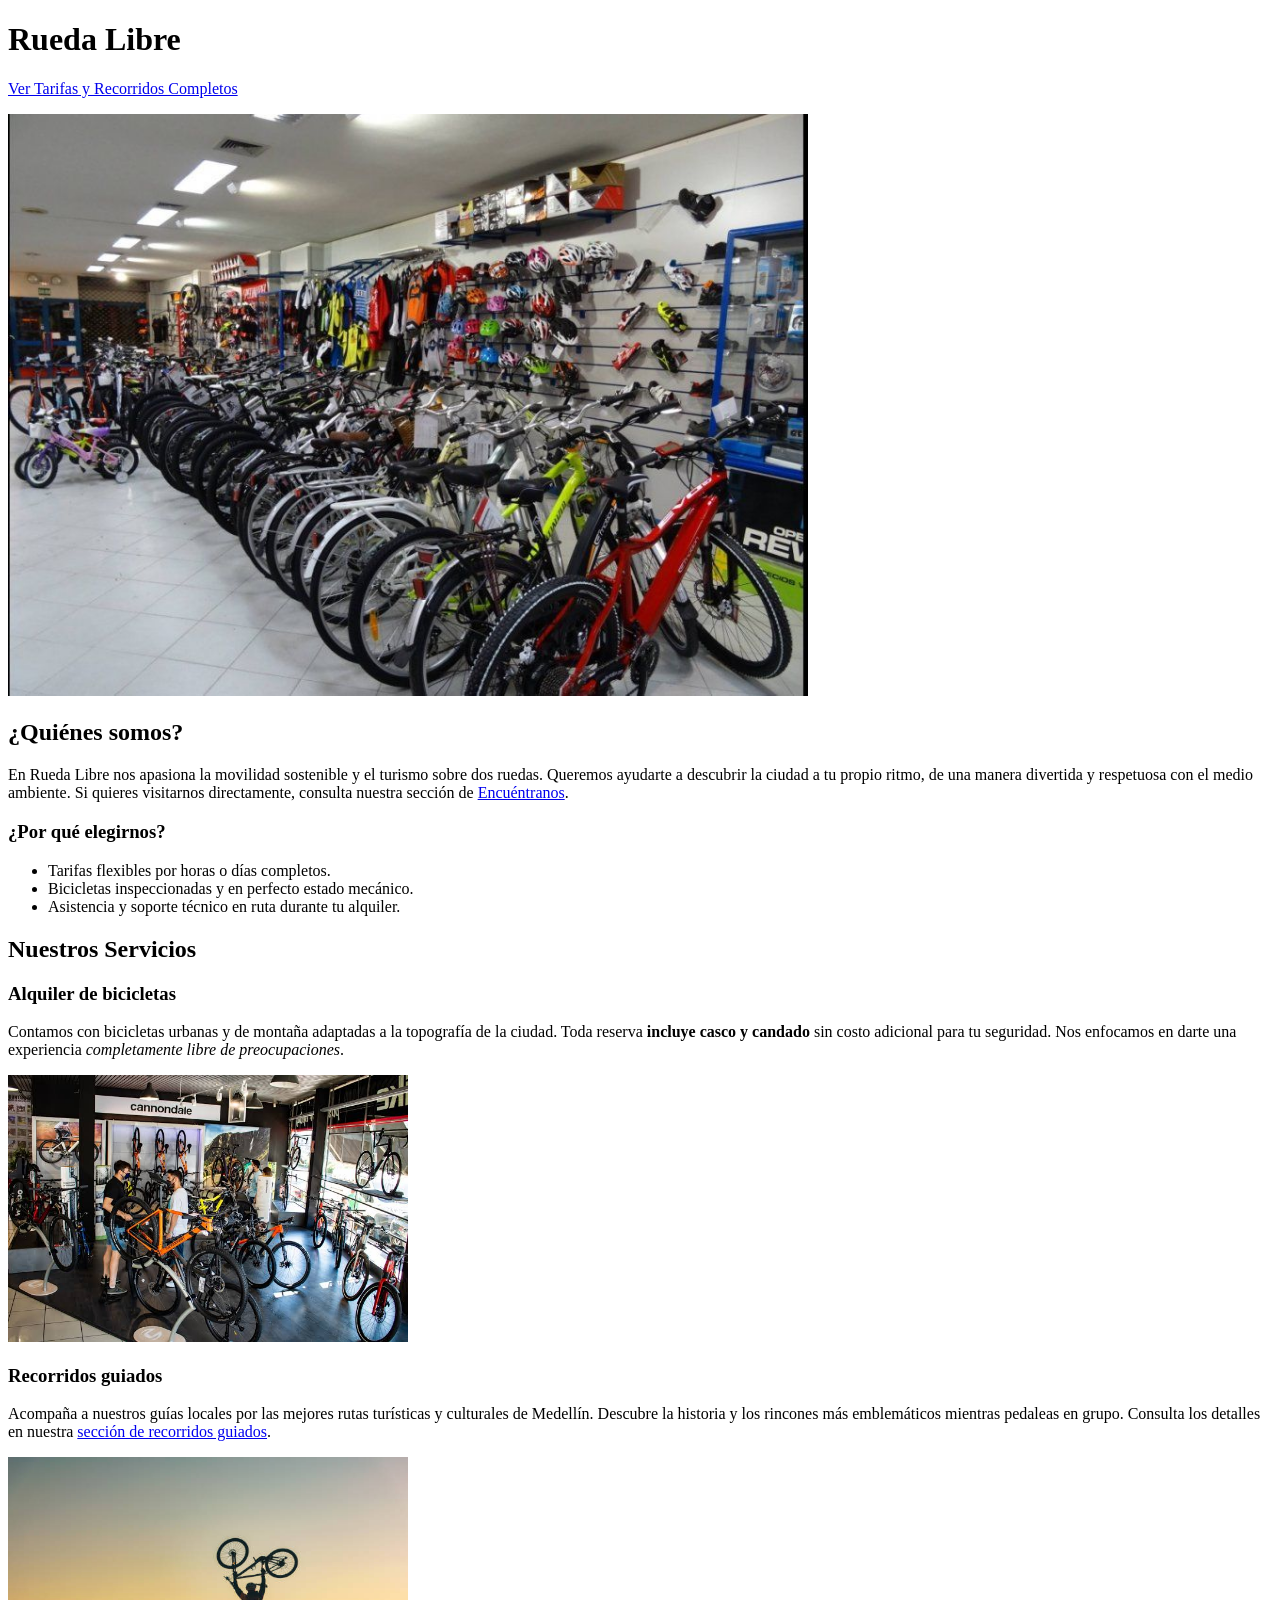
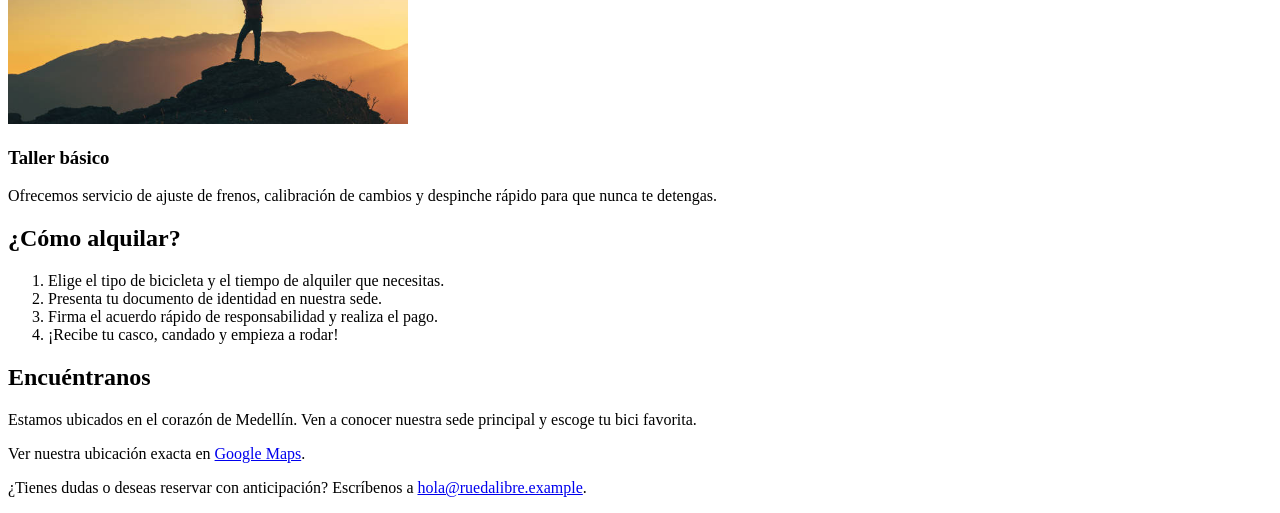
==== index.html @ 82644cb9 "crear paginas/tarifas.html con tablas accesibles, rutas relativas y enlaces cruzados" ====
<!DOCTYPE html>
<html lang="es">
<head>
    <meta charset="UTF-8">
    <meta name="viewport" content="width=device-width, initial-scale=1.0">
    <meta name="description" content="Alquiler de bicicletas en Medellín. Explora la ciudad de forma segura, económica y sostenible con Rueda Libre.">
    <title>Rueda Libre | Alquiler de bicicletas en Medellín</title>
</head>
<body>

    <h1>Rueda Libre</h1>

    <p><a href="paginas/tarifas.html">Ver Tarifas y Recorridos Completos</a></p>

    <img src="img/portada.jpg" alt="Persona en bicicleta recorriendo las calles de Medellín" width="800">

    <h2>¿Quiénes somos?</h2>
    <p>
        En Rueda Libre nos apasiona la movilidad sostenible y el turismo sobre dos ruedas. Queremos ayudarte a descubrir la ciudad a tu propio ritmo, de una manera divertida y respetuosa con el medio ambiente. Si quieres visitarnos directamente, consulta nuestra sección de <a href="#encuentranos">Encuéntranos</a>.
    </p>

    <h3>¿Por qué elegirnos?</h3>
    <ul>
        <li>Tarifas flexibles por horas o días completos.</li>
        <li>Bicicletas inspeccionadas y en perfecto estado mecánico.</li>
        <li>Asistencia y soporte técnico en ruta durante tu alquiler.</li>
    </ul>

    <h2>Nuestros Servicios</h2>

    <h3>Alquiler de bicicletas</h3>
    <p>
        Contamos con bicicletas urbanas y de montaña adaptadas a la topografía de la ciudad. Toda reserva <strong>incluye casco y candado</strong> sin costo adicional para tu seguridad. Nos enfocamos en darte una experiencia <em>completamente libre de preocupaciones</em>.
    </p>
    <img src="img/bicicleta.jpg" alt="Bicicleta urbana de Rueda Libre equipada con casco y candado" width="400">

    <h3>Recorridos guiados</h3>
    <p>
        Acompaña a nuestros guías locales por las mejores rutas turísticas y culturales de Medellín. Descubre la historia y los rincones más emblemáticos mientras pedaleas en grupo. Consulta los detalles en nuestra <a href="paginas/tarifas.html#tabla-recorridos">sección de recorridos guiados</a>.
    </p>
    <img src="img/ruta.jpg" alt="Grupo de ciclistas participando en un recorrido guiado por la ciudad" width="400">

    <h3>Taller básico</h3>
    <p>
        Ofrecemos servicio de ajuste de frenos, calibración de cambios y despinche rápido para que nunca te detengas.
    </p>

    <h2>¿Cómo alquilar?</h2>
    <ol>
        <li>Elige el tipo de bicicleta y el tiempo de alquiler que necesitas.</li>
        <li>Presenta tu documento de identidad en nuestra sede.</li>
        <li>Firma el acuerdo rápido de responsabilidad y realiza el pago.</li>
        <li>¡Recibe tu casco, candado y empieza a rodar!</li>
    </ol>

    <h2 id="encuentranos">Encuéntranos</h2>
    <p>
        Estamos ubicados en el corazón de Medellín. Ven a conocer nuestra sede principal y escoge tu bici favorita.
    </p>
    <p>
        Ver nuestra ubicación exacta en <a href="https://maps.google.com" target="_blank">Google Maps</a>.
    </p>
    <p>
        ¿Tienes dudas o deseas reservar con anticipación? Escríbenos a <a href="mailto:hola@ruedalibre.example">hola@ruedalibre.example</a>.
    </p>

</body>
</html>
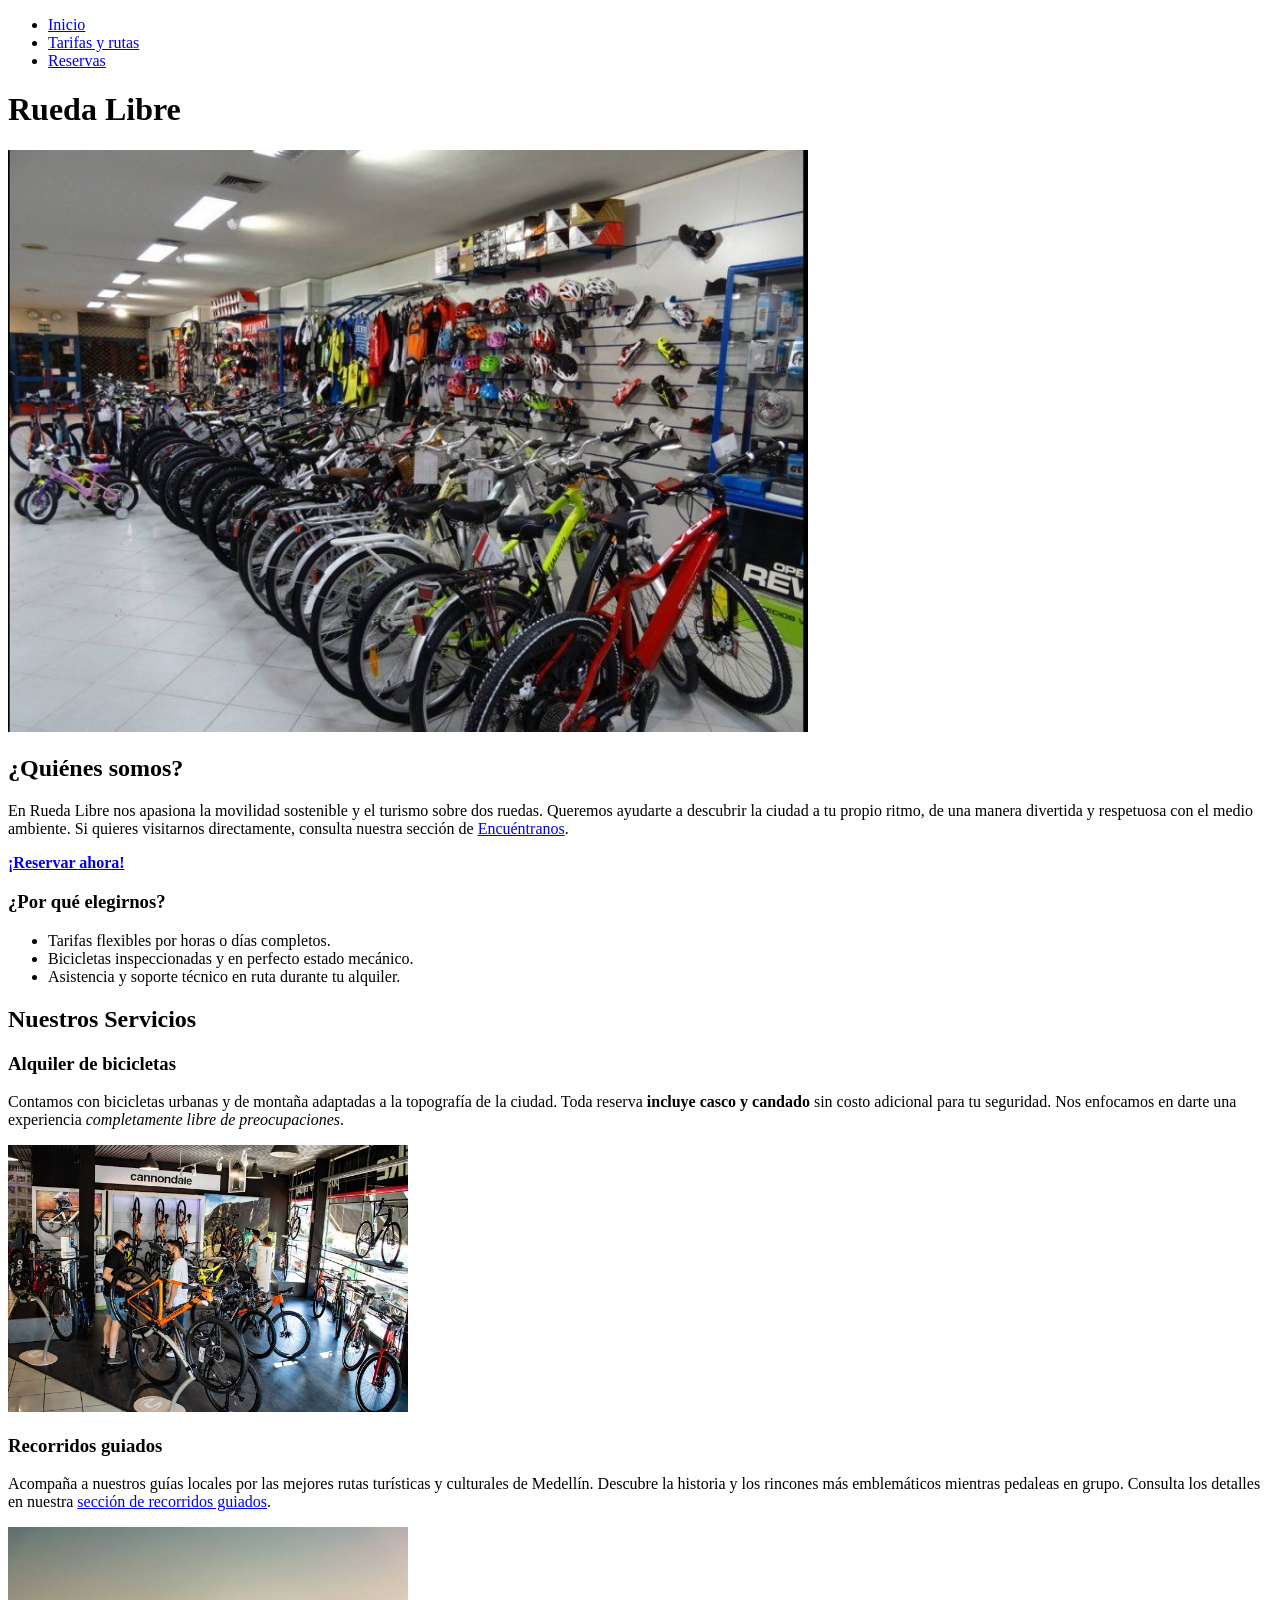
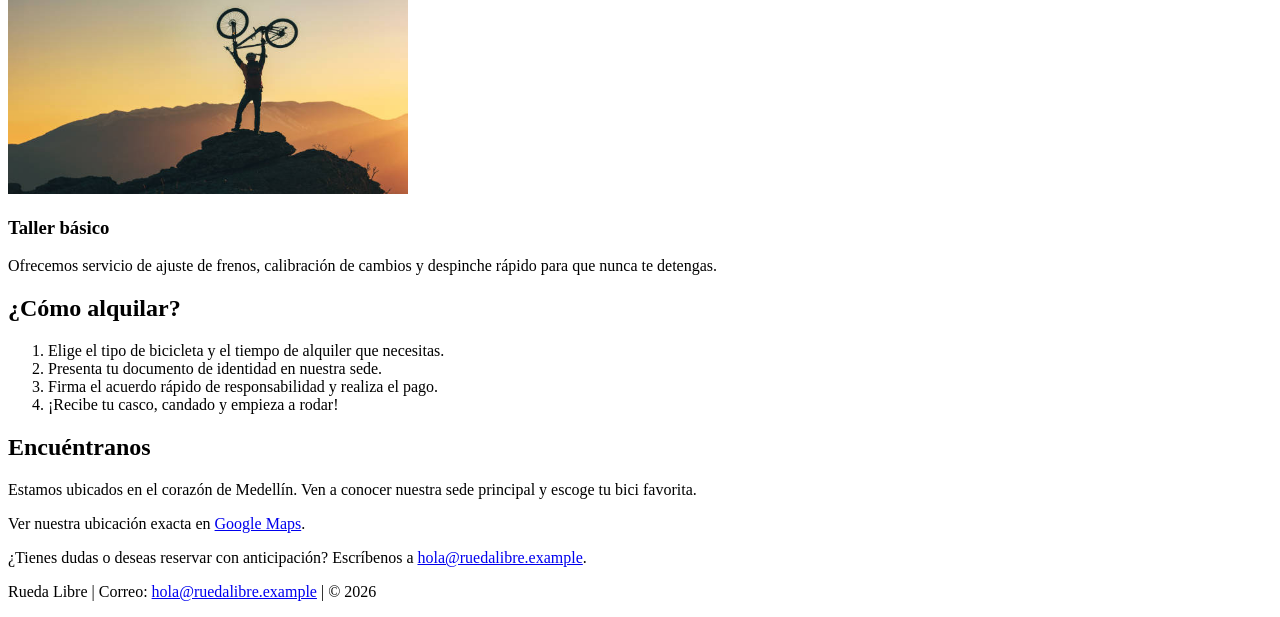
==== commit 9aabf2e8: "v0.1: integrar menú de navegación común, pie de página, página de reservas con horario y enlaces cru" ====
--- a/index.html
+++ b/index.html
@@ -8,9 +8,15 @@
 </head>
 <body>
 
+    <nav>
+        <ul>
+            <li><a href="index.html">Inicio</a></li>
+            <li><a href="paginas/tarifas.html">Tarifas y rutas</a></li>
+            <li><a href="paginas/reservas.html">Reservas</a></li>
+        </ul>
+    </nav>
+
     <h1>Rueda Libre</h1>
-
-    <p><a href="paginas/tarifas.html">Ver Tarifas y Recorridos Completos</a></p>
 
     <img src="img/portada.jpg" alt="Persona en bicicleta recorriendo las calles de Medellín" width="800">
 
@@ -18,6 +24,8 @@
     <p>
         En Rueda Libre nos apasiona la movilidad sostenible y el turismo sobre dos ruedas. Queremos ayudarte a descubrir la ciudad a tu propio ritmo, de una manera divertida y respetuosa con el medio ambiente. Si quieres visitarnos directamente, consulta nuestra sección de <a href="#encuentranos">Encuéntranos</a>.
     </p>
+
+    <p><a href="paginas/reservas.html"><strong>¡Reservar ahora!</strong></a></p>
 
     <h3>¿Por qué elegirnos?</h3>
     <ul>
@@ -64,5 +72,9 @@
         ¿Tienes dudas o deseas reservar con anticipación? Escríbenos a <a href="mailto:hola@ruedalibre.example">hola@ruedalibre.example</a>.
     </p>
 
+    <footer>
+        <p>Rueda Libre | Correo: <a href="mailto:hola@ruedalibre.example">hola@ruedalibre.example</a> | © 2026</p>
+    </footer>
+
 </body>
 </html>
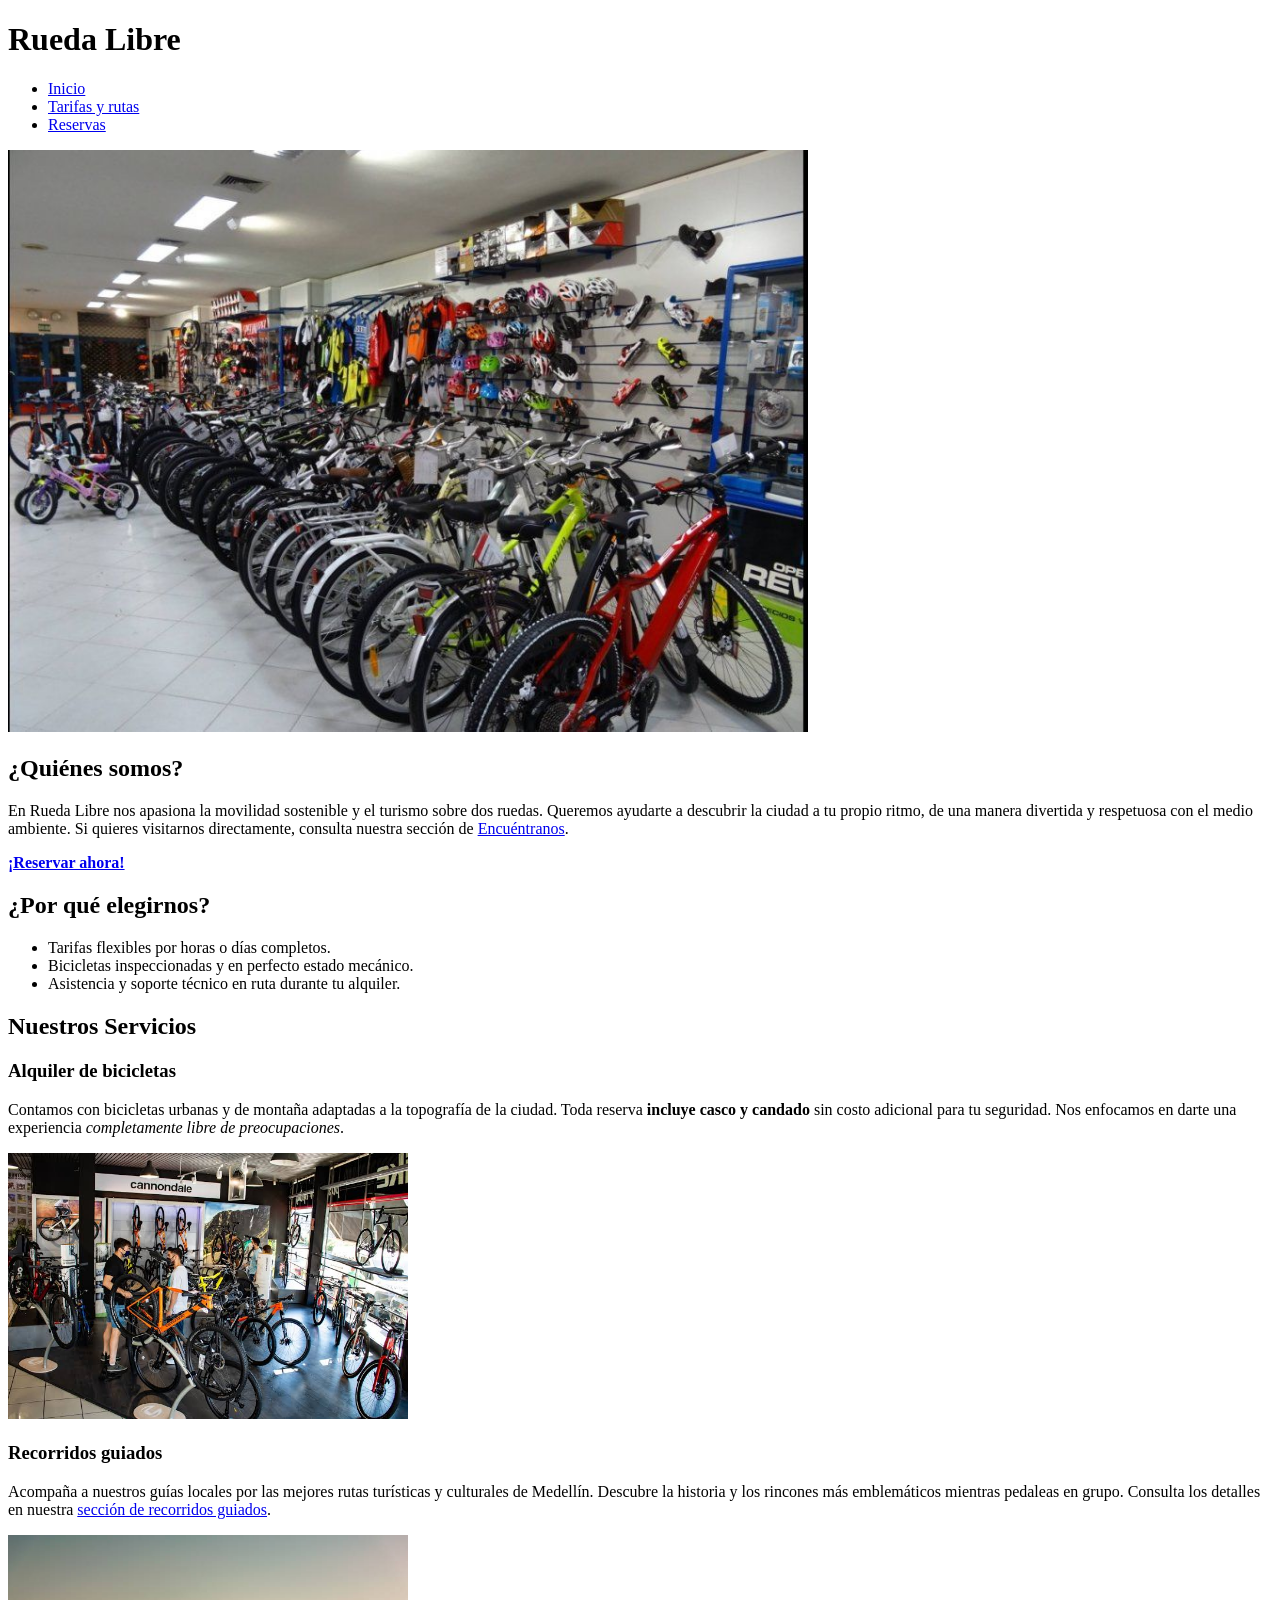
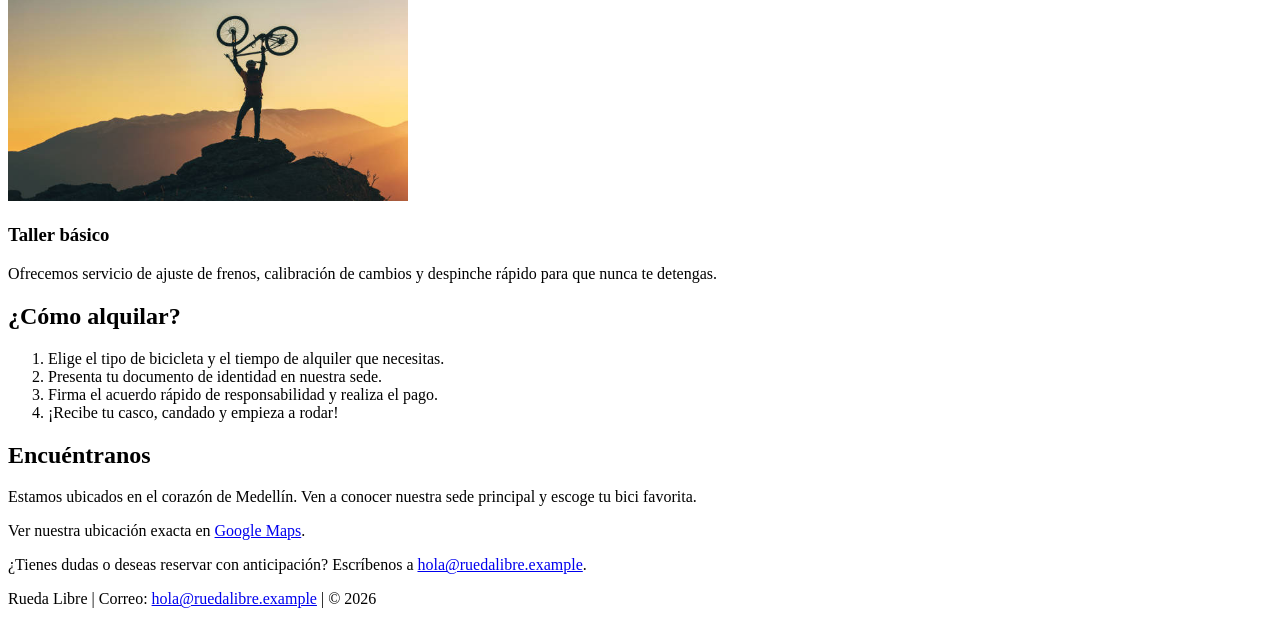
==== commit 49253ceb: "v0.2: reestructurar el sitio con etiquetas semánticas (header, nav, main, section, article, aside, f" ====
--- a/index.html
+++ b/index.html
@@ -8,69 +8,86 @@
 </head>
 <body>
 
-    <nav>
-        <ul>
-            <li><a href="index.html">Inicio</a></li>
-            <li><a href="paginas/tarifas.html">Tarifas y rutas</a></li>
-            <li><a href="paginas/reservas.html">Reservas</a></li>
-        </ul>
-    </nav>
+    <header>
+        <h1>Rueda Libre</h1>
+        <nav>
+            <ul>
+                <li><a href="index.html">Inicio</a></li>
+                <li><a href="paginas/tarifas.html">Tarifas y rutas</a></li>
+                <li><a href="paginas/reservas.html">Reservas</a></li>
+            </ul>
+        </nav>
+    </header>
 
-    <h1>Rueda Libre</h1>
+    <main>
+        <section>
+            <img src="img/portada.jpg" alt="Persona en bicicleta recorriendo las calles de Medellín" width="800">
+            <h2>¿Quiénes somos?</h2>
+            <p>
+                En Rueda Libre nos apasiona la movilidad sostenible y el turismo sobre dos ruedas. Queremos ayudarte a descubrir la ciudad a tu propio ritmo, de una manera divertida y respetuosa con el medio ambiente. Si quieres visitarnos directamente, consulta nuestra sección de <a href="#encuentranos">Encuéntranos</a>.
+            </p>
+            <p><a href="paginas/reservas.html"><strong>¡Reservar ahora!</strong></a></p>
+        </section>
 
-    <img src="img/portada.jpg" alt="Persona en bicicleta recorriendo las calles de Medellín" width="800">
+        <section>
+            <h2>¿Por qué elegirnos?</h2>
+            <ul>
+                <li>Tarifas flexibles por horas o días completos.</li>
+                <li>Bicicletas inspeccionadas y en perfecto estado mecánico.</li>
+                <li>Asistencia y soporte técnico en ruta durante tu alquiler.</li>
+            </ul>
+        </section>
 
-    <h2>¿Quiénes somos?</h2>
-    <p>
-        En Rueda Libre nos apasiona la movilidad sostenible y el turismo sobre dos ruedas. Queremos ayudarte a descubrir la ciudad a tu propio ritmo, de una manera divertida y respetuosa con el medio ambiente. Si quieres visitarnos directamente, consulta nuestra sección de <a href="#encuentranos">Encuéntranos</a>.
-    </p>
+        <section>
+            <h2>Nuestros Servicios</h2>
 
-    <p><a href="paginas/reservas.html"><strong>¡Reservar ahora!</strong></a></p>
+            <article>
+                <h3>Alquiler de bicicletas</h3>
+                <p>
+                    Contamos con bicicletas urbanas y de montaña adaptadas a la topografía de la ciudad. Toda reserva <strong>incluye casco y candado</strong> sin costo adicional para tu seguridad. Nos enfocamos en darte una experiencia <em>completamente libre de preocupaciones</em>.
+                </p>
+                <img src="img/bicicleta.jpg" alt="Bicicleta urbana de Rueda Libre equipada con casco y candado" width="400">
+            </article>
 
-    <h3>¿Por qué elegirnos?</h3>
-    <ul>
-        <li>Tarifas flexibles por horas o días completos.</li>
-        <li>Bicicletas inspeccionadas y en perfecto estado mecánico.</li>
-        <li>Asistencia y soporte técnico en ruta durante tu alquiler.</li>
-    </ul>
+            <article>
+                <h3>Recorridos guiados</h3>
+                <p>
+                    Acompaña a nuestros guías locales por las mejores rutas turísticas y culturales de Medellín. Descubre la historia y los rincones más emblemáticos mientras pedaleas en grupo. Consulta los detalles en nuestra <a href="paginas/tarifas.html#tabla-recorridos">sección de recorridos guiados</a>.
+                </p>
+                <img src="img/ruta.jpg" alt="Grupo de ciclistas participando en un recorrido guiado por la ciudad" width="400">
+            </article>
 
-    <h2>Nuestros Servicios</h2>
+            <article>
+                <h3>Taller básico</h3>
+                <p>
+                    Ofrecemos servicio de ajuste de frenos, calibración de cambios y despinche rápido para que nunca te detengas.
+                </p>
+            </article>
+        </section>
 
-    <h3>Alquiler de bicicletas</h3>
-    <p>
-        Contamos con bicicletas urbanas y de montaña adaptadas a la topografía de la ciudad. Toda reserva <strong>incluye casco y candado</strong> sin costo adicional para tu seguridad. Nos enfocamos en darte una experiencia <em>completamente libre de preocupaciones</em>.
-    </p>
-    <img src="img/bicicleta.jpg" alt="Bicicleta urbana de Rueda Libre equipada con casco y candado" width="400">
+        <section>
+            <h2>¿Cómo alquilar?</h2>
+            <ol>
+                <li>Elige el tipo de bicicleta y el tiempo de alquiler que necesitas.</li>
+                <li>Presenta tu documento de identidad en nuestra sede.</li>
+                <li>Firma el acuerdo rápido de responsabilidad y realiza el pago.</li>
+                <li>¡Recibe tu casco, candado y empieza a rodar!</li>
+            </ol>
+        </section>
 
-    <h3>Recorridos guiados</h3>
-    <p>
-        Acompaña a nuestros guías locales por las mejores rutas turísticas y culturales de Medellín. Descubre la historia y los rincones más emblemáticos mientras pedaleas en grupo. Consulta los detalles en nuestra <a href="paginas/tarifas.html#tabla-recorridos">sección de recorridos guiados</a>.
-    </p>
-    <img src="img/ruta.jpg" alt="Grupo de ciclistas participando en un recorrido guiado por la ciudad" width="400">
-
-    <h3>Taller básico</h3>
-    <p>
-        Ofrecemos servicio de ajuste de frenos, calibración de cambios y despinche rápido para que nunca te detengas.
-    </p>
-
-    <h2>¿Cómo alquilar?</h2>
-    <ol>
-        <li>Elige el tipo de bicicleta y el tiempo de alquiler que necesitas.</li>
-        <li>Presenta tu documento de identidad en nuestra sede.</li>
-        <li>Firma el acuerdo rápido de responsabilidad y realiza el pago.</li>
-        <li>¡Recibe tu casco, candado y empieza a rodar!</li>
-    </ol>
-
-    <h2 id="encuentranos">Encuéntranos</h2>
-    <p>
-        Estamos ubicados en el corazón de Medellín. Ven a conocer nuestra sede principal y escoge tu bici favorita.
-    </p>
-    <p>
-        Ver nuestra ubicación exacta en <a href="https://maps.google.com" target="_blank">Google Maps</a>.
-    </p>
-    <p>
-        ¿Tienes dudas o deseas reservar con anticipación? Escríbenos a <a href="mailto:hola@ruedalibre.example">hola@ruedalibre.example</a>.
-    </p>
+        <section id="encuentranos">
+            <h2>Encuéntranos</h2>
+            <p>
+                Estamos ubicados en el corazón de Medellín. Ven a conocer nuestra sede principal y escoge tu bici favorita.
+            </p>
+            <p>
+                Ver nuestra ubicación exacta en <a href="https://maps.google.com" target="_blank">Google Maps</a>.
+            </p>
+            <p>
+                ¿Tienes dudas o deseas reservar con anticipación? Escríbenos a <a href="mailto:hola@ruedalibre.example">hola@ruedalibre.example</a>.
+            </p>
+        </section>
+    </main>
 
     <footer>
         <p>Rueda Libre | Correo: <a href="mailto:hola@ruedalibre.example">hola@ruedalibre.example</a> | © 2026</p>
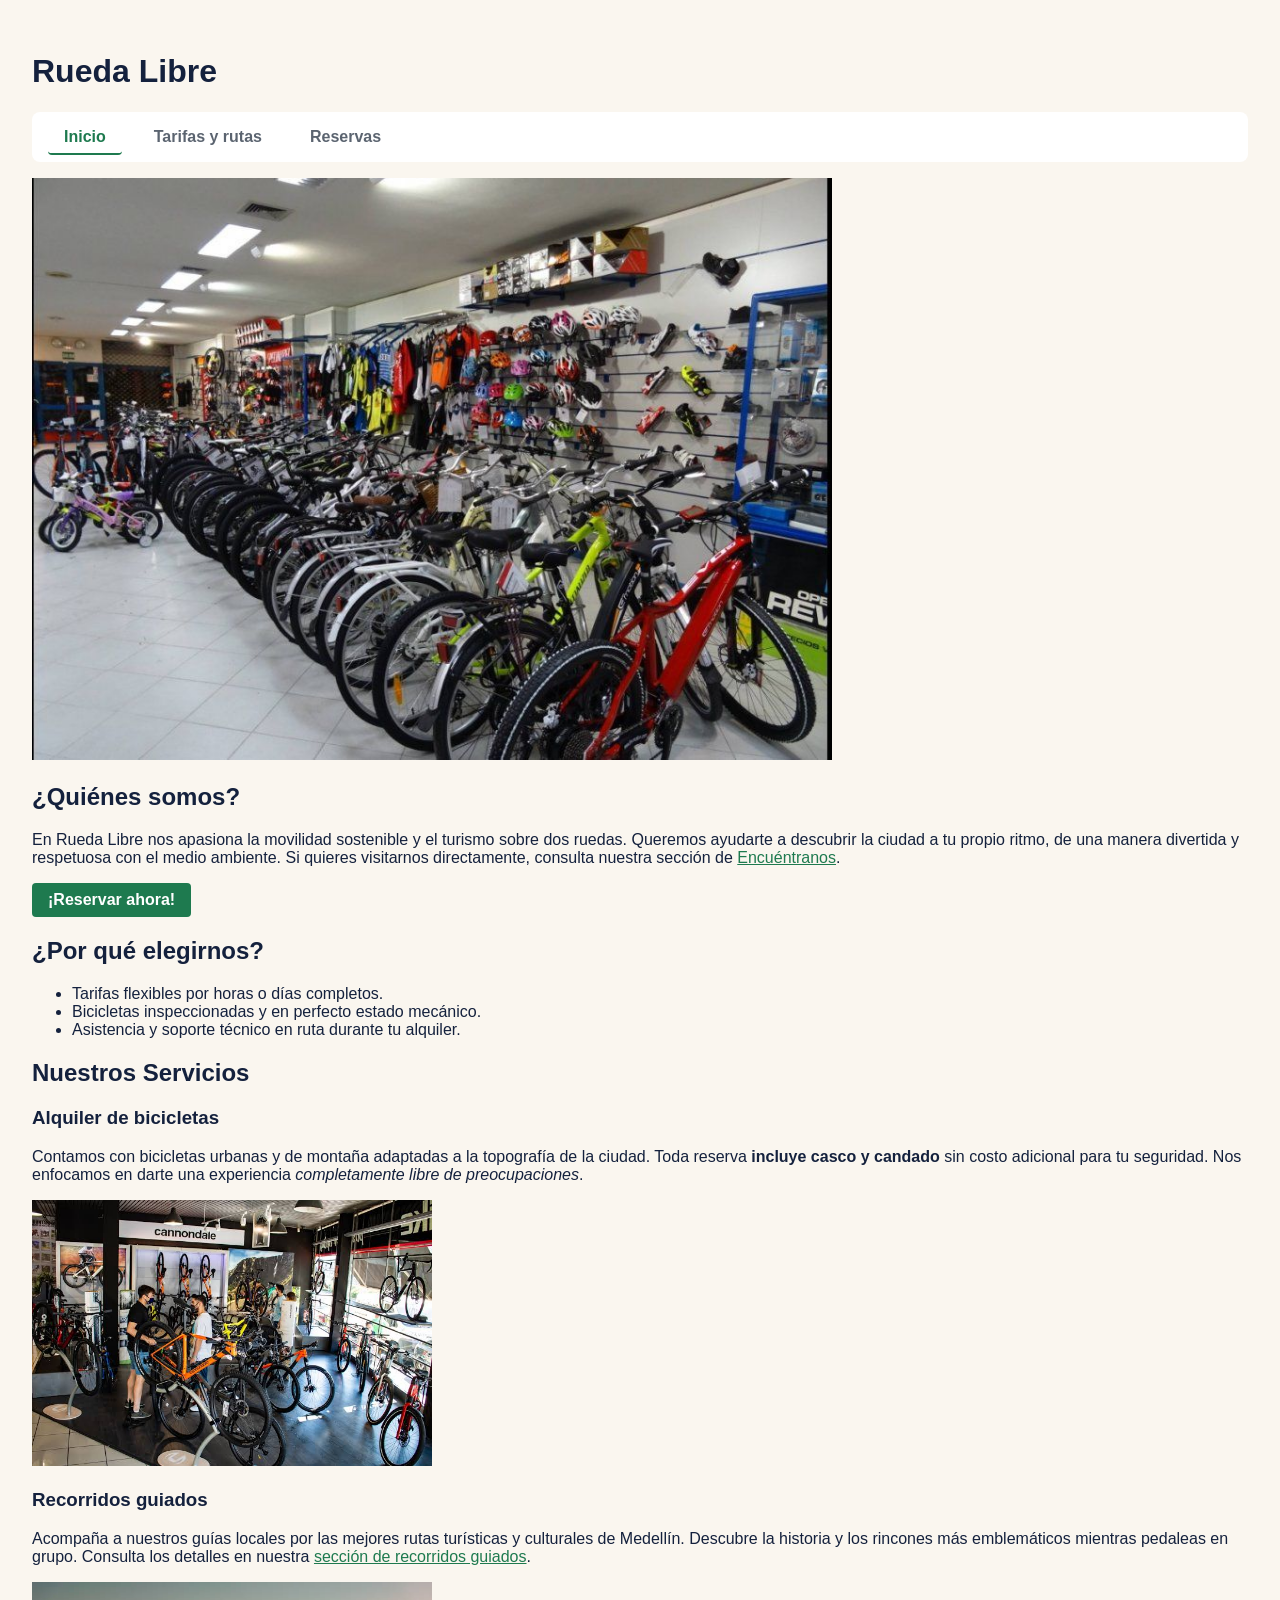
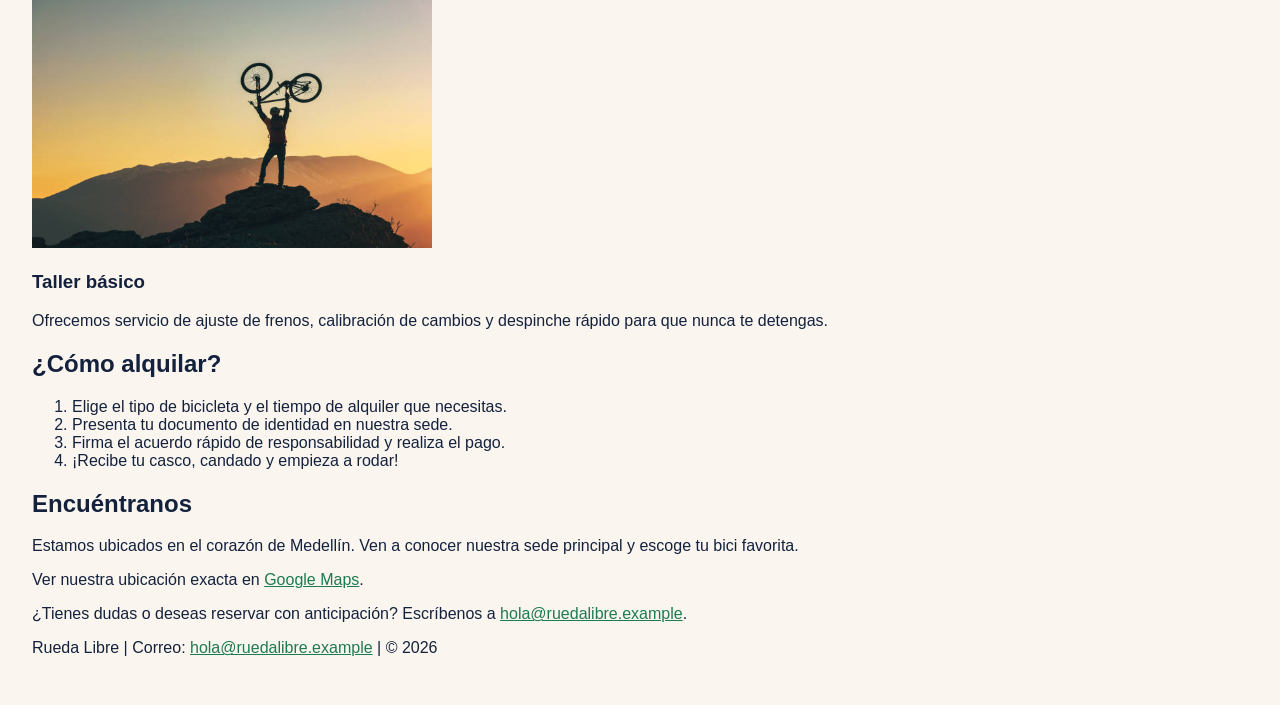
==== commit 6453bab6: "estilizar navegación, resolver conflicto de especificidad con .activo, agregar estados hover/focus y" ====
--- a/index.html
+++ b/index.html
@@ -5,14 +5,20 @@
     <meta name="viewport" content="width=device-width, initial-scale=1.0">
     <meta name="description" content="Alquiler de bicicletas en Medellín. Explora la ciudad de forma segura, económica y sostenible con Rueda Libre.">
     <title>Rueda Libre | Alquiler de bicicletas en Medellín</title>
+
+    <link rel="preconnect" href="https://fonts.googleapis.com">
+    <link rel="preconnect" href="https://fonts.gstatic.com" crossorigin>
+
+    <link href="https://fonts.googleapis.com/css2?family=Montserrat:wght@700&family=Open+Sans:wght@400;600&display=swap" rel="stylesheet">
+    <link rel="stylesheet" href="css/styles.css">
 </head>
 <body>
 
     <header>
         <h1>Rueda Libre</h1>
         <nav>
-            <ul>
-                <li><a href="index.html">Inicio</a></li>
+            <ul id="menu">
+                <li><a href="index.html" class="activo">Inicio</a></li>
                 <li><a href="paginas/tarifas.html">Tarifas y rutas</a></li>
                 <li><a href="paginas/reservas.html">Reservas</a></li>
             </ul>
@@ -26,7 +32,7 @@
             <p>
                 En Rueda Libre nos apasiona la movilidad sostenible y el turismo sobre dos ruedas. Queremos ayudarte a descubrir la ciudad a tu propio ritmo, de una manera divertida y respetuosa con el medio ambiente. Si quieres visitarnos directamente, consulta nuestra sección de <a href="#encuentranos">Encuéntranos</a>.
             </p>
-            <p><a href="paginas/reservas.html"><strong>¡Reservar ahora!</strong></a></p>
+            <p><a href="paginas/reservas.html" class="btn-cta">¡Reservar ahora!</a></p>
         </section>
 
         <section>
--- a/css/styles.css
+++ b/css/styles.css
@@ -0,0 +1,131 @@
+:root {
+    /* Colores de la marca */
+    --color-verde: #1E7A4F;
+    --color-naranja: #F39A2B;
+    --color-azul-noche: #14213D;
+    --color-crema: #FAF6EF;
+    --color-gris-asfalto: #5B6470;
+    --color-blanco: #FFFFFF;
+
+    --fuente-titulos: 'Montserrat', sans-serif;
+    --fuente-texto: 'Open Sans', sans-serif;
+
+    --espacio-pequeno: 0.5rem;
+    --espacio-medio: 1rem;
+    --espacio-grande: 2rem;
+}
+
+body {
+    font-family: var(--fuente-texto);
+    color: var(--color-azul-noche);
+    background-color: var(--color-crema);
+    margin: 0;
+    padding: var(--espacio-grande);
+}
+
+h1, h2, h3, h4, h5, h6 {
+    font-family: var(--fuente-titulos);
+    color: var(--color-azul-noche);
+}
+
+a {
+    color: var(--color-verde);
+}
+
+a:hover {
+    color: var(--color-naranja);
+}
+#menu {
+    list-style: none;
+    padding: 0;
+    display: flex;
+    gap: var(--espacio-medio);
+    background-color: var(--color-blanco);
+    padding: var(--espacio-medio);
+    border-radius: 8px;
+}
+
+#menu a {
+    color: var(--color-gris-asfalto);
+    text-decoration: none;
+    font-weight: 600;
+    padding: var(--espacio-pequeno) var(--espacio-medio);
+    border-radius: 4px;
+    transition: background-color 0.2s, color 0.2s;
+}
+
+#menu a:hover {
+    color: var(--color-verde);
+    background-color: rgba(30, 122, 79, 0.1);
+}
+
+#menu a:focus {
+    outline: 3px solid var(--color-naranja);
+    outline-offset: 2px;
+}
+
+#menu a.activo {
+    color: var(--color-verde);
+    font-weight: 700;
+    border-bottom: 2px solid var(--color-verde);
+}
+
+.btn-cta {
+    display: inline-block;
+    background-color: var(--color-verde);
+    color: var(--color-blanco);
+    padding: var(--espacio-pequeno) var(--espacio-medio);
+    text-decoration: none;
+    font-weight: 600;
+    border-radius: 4px;
+    transition: background-color 0.2s;
+}
+
+.btn-cta:hover {
+    background-color: #155838; 
+    color: var(--color-blanco);
+}
+
+.btn-cta:focus {
+    outline: 3px solid var(--color-naranja);
+    outline-offset: 2px;
+}
+
+input, select, textarea, button {
+    font-family: var(--fuente-texto);
+    font-size: 1rem;
+    padding: var(--espacio-pequeno);
+    border: 1px solid var(--color-gris-asfalto);
+    border-radius: 4px;
+    background-color: var(--color-blanco);
+    color: var(--color-azul-noche);
+    width: 100%;
+    max-width: 400px;
+    box-sizing: border-box;
+    margin-top: 4px;
+    margin-bottom: var(--espacio-medio);
+}
+
+input:focus, select:focus, textarea:focus {
+    outline: none;
+    border-color: var(--color-verde);
+    box-shadow: 0 0 0 3px rgba(30, 122, 79, 0.3);
+}
+
+button[type="submit"] {
+    background-color: var(--color-verde);
+    color: var(--color-blanco);
+    border: none;
+    font-weight: 600;
+    cursor: pointer;
+    max-width: 200px;
+}
+
+button[type="submit"]:hover {
+    background-color: #155838;
+}
+
+button[type="submit"]:focus {
+    outline: 3px solid var(--color-naranja);
+    outline-offset: 2px;
+}
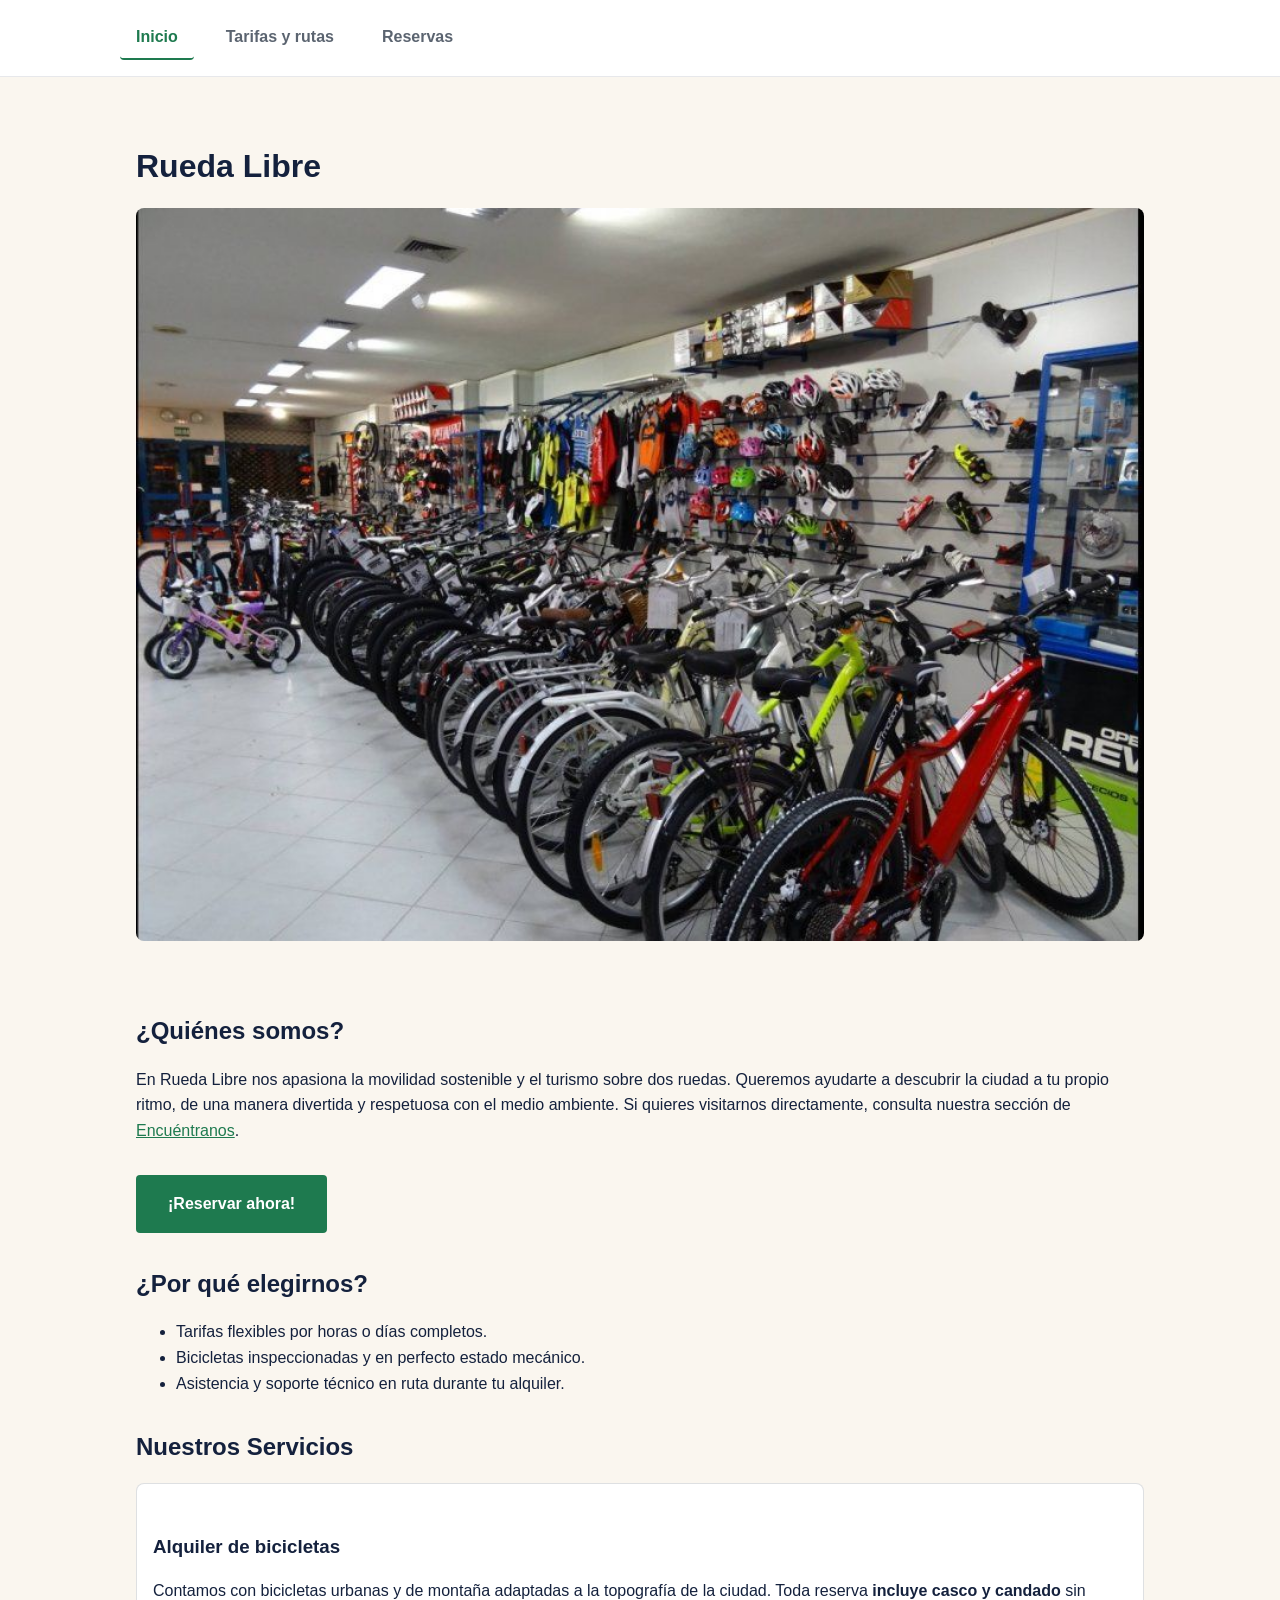
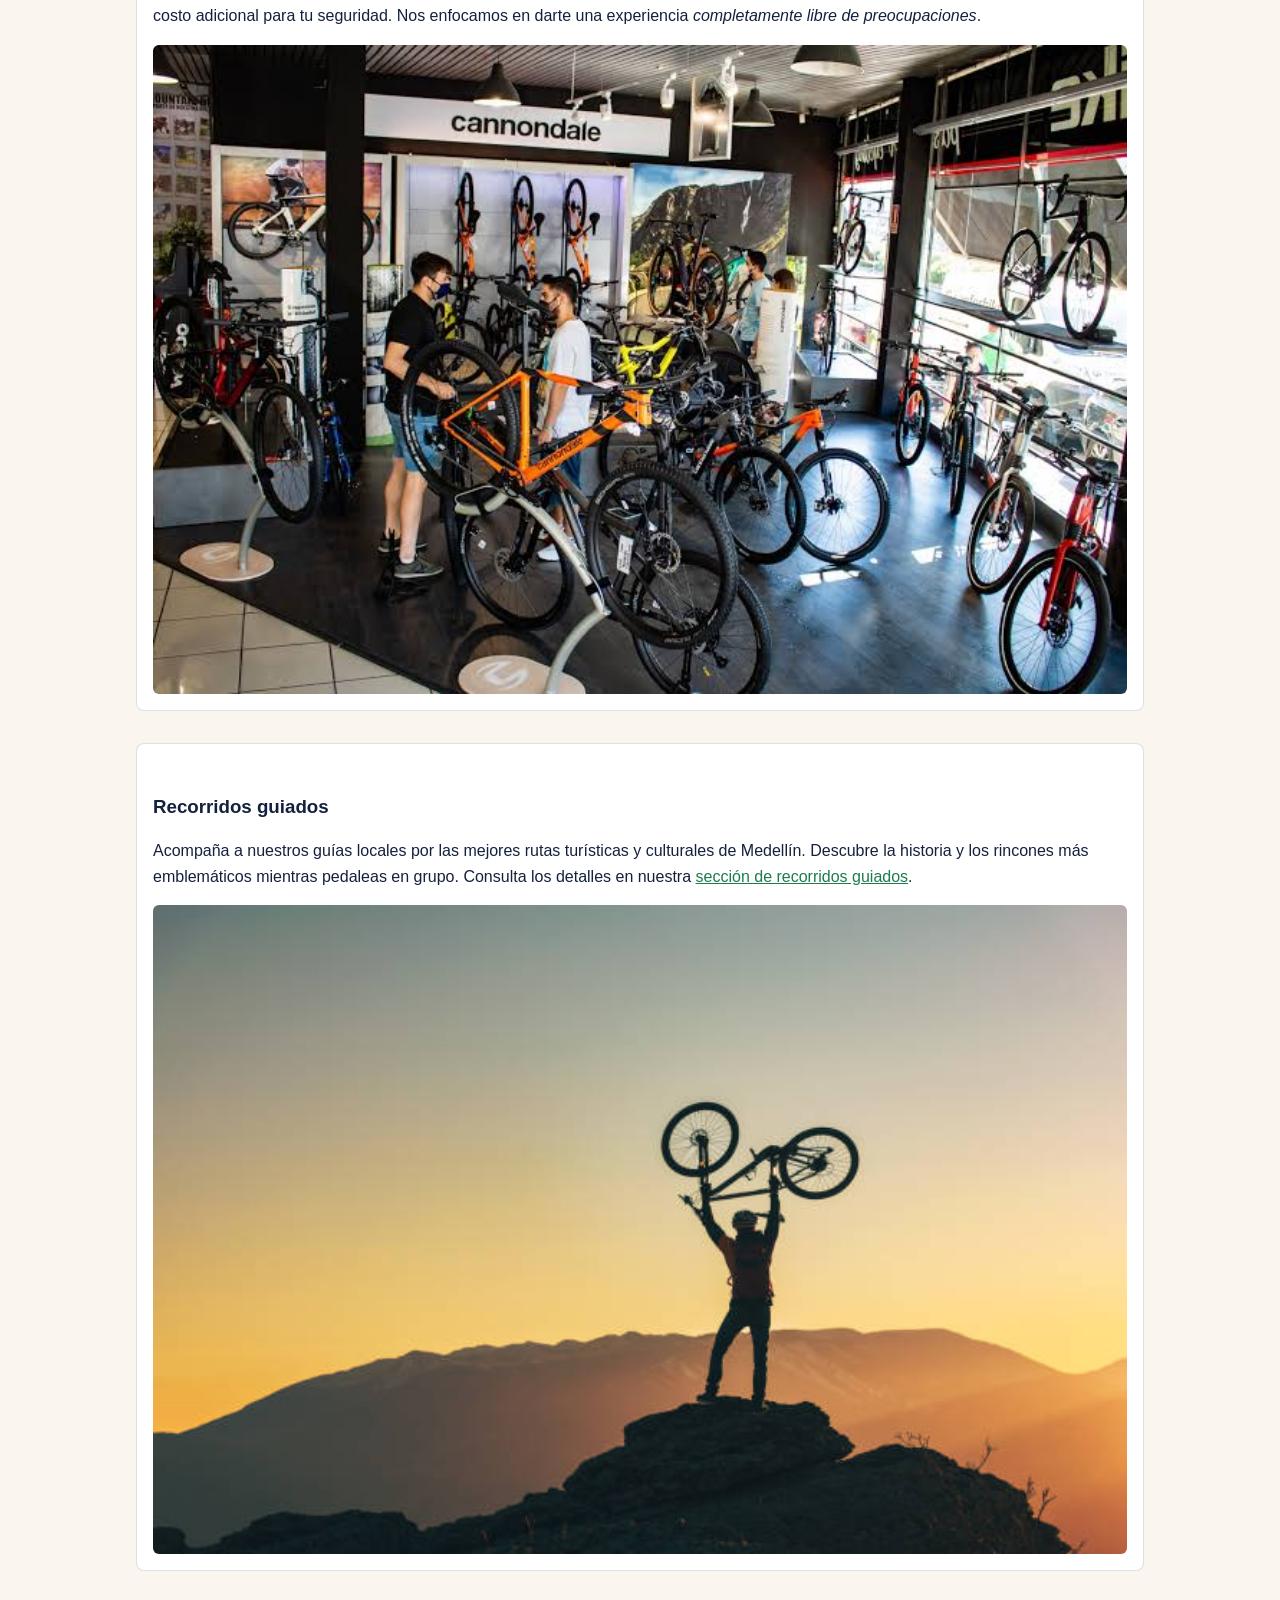
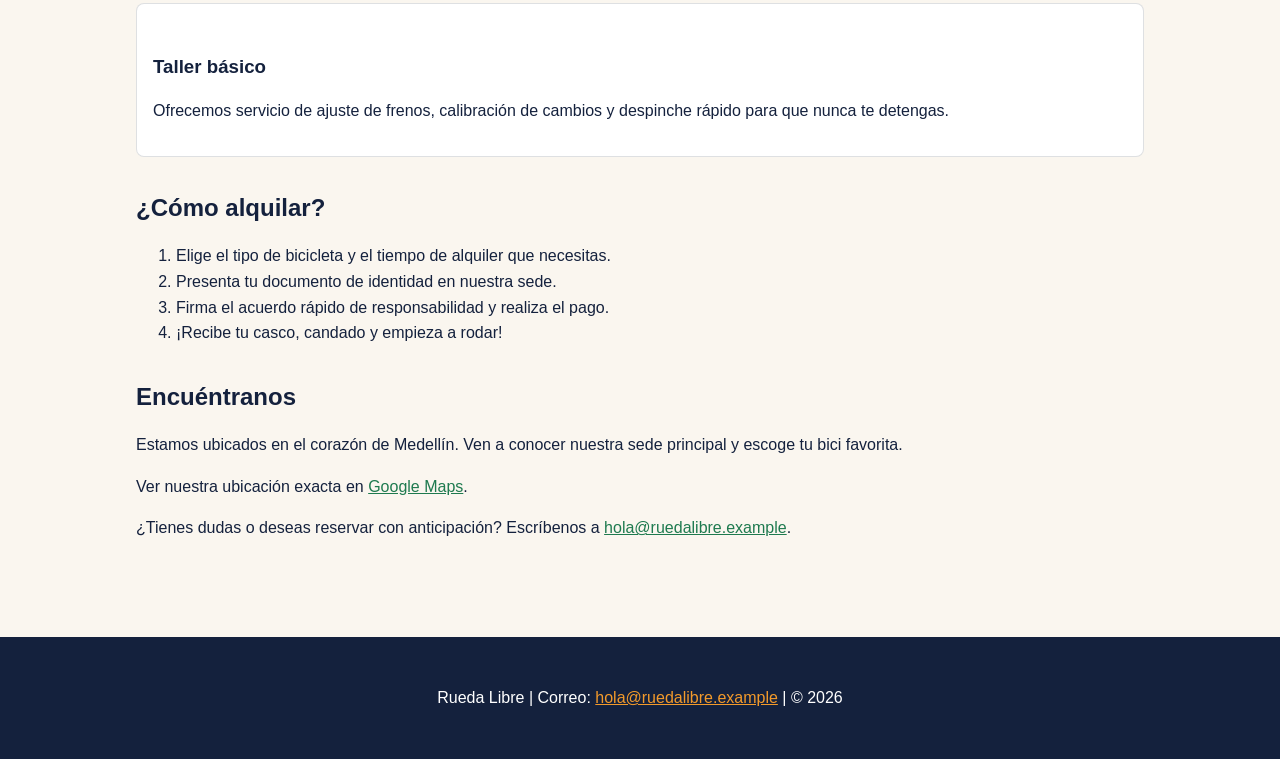
==== commit aca5d62d: "aplicar border-box global, max-width centrado en main, tarjetas de servicio, tablas con relleno y ca" ====
--- a/index.html
+++ b/index.html
@@ -5,17 +5,16 @@
     <meta name="viewport" content="width=device-width, initial-scale=1.0">
     <meta name="description" content="Alquiler de bicicletas en Medellín. Explora la ciudad de forma segura, económica y sostenible con Rueda Libre.">
     <title>Rueda Libre | Alquiler de bicicletas en Medellín</title>
-
+    <!-- Google Fonts -->
     <link rel="preconnect" href="https://fonts.googleapis.com">
     <link rel="preconnect" href="https://fonts.gstatic.com" crossorigin>
-
     <link href="https://fonts.googleapis.com/css2?family=Montserrat:wght@700&family=Open+Sans:wght@400;600&display=swap" rel="stylesheet">
+    <!-- Hoja de estilos externa -->
     <link rel="stylesheet" href="css/styles.css">
 </head>
 <body>
 
     <header>
-        <h1>Rueda Libre</h1>
         <nav>
             <ul id="menu">
                 <li><a href="index.html" class="activo">Inicio</a></li>
@@ -26,8 +25,10 @@
     </header>
 
     <main>
+        <h1>Rueda Libre</h1>
+
         <section>
-            <img src="img/portada.jpg" alt="Persona en bicicleta recorriendo las calles de Medellín" width="800">
+            <img src="img/portada.jpg" alt="Persona en bicicleta recorriendo las calles de Medellín" class="portada-hero">
             <h2>¿Quiénes somos?</h2>
             <p>
                 En Rueda Libre nos apasiona la movilidad sostenible y el turismo sobre dos ruedas. Queremos ayudarte a descubrir la ciudad a tu propio ritmo, de una manera divertida y respetuosa con el medio ambiente. Si quieres visitarnos directamente, consulta nuestra sección de <a href="#encuentranos">Encuéntranos</a>.
@@ -47,23 +48,23 @@
         <section>
             <h2>Nuestros Servicios</h2>
 
-            <article>
+            <article class="tarjeta-servicio">
                 <h3>Alquiler de bicicletas</h3>
                 <p>
                     Contamos con bicicletas urbanas y de montaña adaptadas a la topografía de la ciudad. Toda reserva <strong>incluye casco y candado</strong> sin costo adicional para tu seguridad. Nos enfocamos en darte una experiencia <em>completamente libre de preocupaciones</em>.
                 </p>
-                <img src="img/bicicleta.jpg" alt="Bicicleta urbana de Rueda Libre equipada con casco y candado" width="400">
+                <img src="img/bicicleta.jpg" alt="Bicicleta urbana de Rueda Libre equipada con casco y candado">
             </article>
 
-            <article>
+            <article class="tarjeta-servicio">
                 <h3>Recorridos guiados</h3>
                 <p>
                     Acompaña a nuestros guías locales por las mejores rutas turísticas y culturales de Medellín. Descubre la historia y los rincones más emblemáticos mientras pedaleas en grupo. Consulta los detalles en nuestra <a href="paginas/tarifas.html#tabla-recorridos">sección de recorridos guiados</a>.
                 </p>
-                <img src="img/ruta.jpg" alt="Grupo de ciclistas participando en un recorrido guiado por la ciudad" width="400">
+                <img src="img/ruta.jpg" alt="Grupo de ciclistas participando en un recorrido guiado por la ciudad">
             </article>
 
-            <article>
+            <article class="tarjeta-servicio">
                 <h3>Taller básico</h3>
                 <p>
                     Ofrecemos servicio de ajuste de frenos, calibración de cambios y despinche rápido para que nunca te detengas.
--- a/css/styles.css
+++ b/css/styles.css
@@ -1,5 +1,4 @@
 :root {
-    /* Colores de la marca */
     --color-verde: #1E7A4F;
     --color-naranja: #F39A2B;
     --color-azul-noche: #14213D;
@@ -13,6 +12,11 @@
     --espacio-pequeno: 0.5rem;
     --espacio-medio: 1rem;
     --espacio-grande: 2rem;
+    --espacio-extra: 3rem;
+}
+
+*, *::before, *::after {
+    box-sizing: border-box;
 }
 
 body {
@@ -20,12 +24,22 @@
     color: var(--color-azul-noche);
     background-color: var(--color-crema);
     margin: 0;
-    padding: var(--espacio-grande);
-}
-
+    padding: 0;
+    line-height: 1.6;
+}
+
+main {
+    max-width: 65rem; 
+    margin: 0 auto;
+    padding: var(--espacio-grande) var(--espacio-medio);
+}
+
+/* Encabezados y títulos */
 h1, h2, h3, h4, h5, h6 {
     font-family: var(--fuente-titulos);
     color: var(--color-azul-noche);
+    margin-top: var(--espacio-grande);
+    margin-bottom: var(--espacio-medio);
 }
 
 a {
@@ -35,17 +49,40 @@
 a:hover {
     color: var(--color-naranja);
 }
+
+.portada-hero {
+    width: 100%;
+    min-height: 50vh;
+    object-fit: cover;
+    border-radius: 8px;
+    margin-bottom: var(--espacio-grande);
+}
+
+header {
+    background-color: var(--color-blanco);
+    border-bottom: 1px solid rgba(20, 33, 61, 0.1);
+    padding: var(--espacio-medio);
+}
+
+header main, header nav {
+    max-width: 65rem;
+    margin: 0 auto;
+}
+
 #menu {
     list-style: none;
     padding: 0;
+    margin: 0;
     display: flex;
     gap: var(--espacio-medio);
-    background-color: var(--color-blanco);
-    padding: var(--espacio-medio);
-    border-radius: 8px;
+}
+
+#menu li {
+    display: inline-block;
 }
 
 #menu a {
+    display: inline-block;
     color: var(--color-gris-asfalto);
     text-decoration: none;
     font-weight: 600;
@@ -70,40 +107,98 @@
     border-bottom: 2px solid var(--color-verde);
 }
 
-.btn-cta {
-    display: inline-block;
-    background-color: var(--color-verde);
-    color: var(--color-blanco);
-    padding: var(--espacio-pequeno) var(--espacio-medio);
-    text-decoration: none;
-    font-weight: 600;
-    border-radius: 4px;
-    transition: background-color 0.2s;
-}
-
-.btn-cta:hover {
-    background-color: #155838; 
-    color: var(--color-blanco);
-}
-
-.btn-cta:focus {
-    outline: 3px solid var(--color-naranja);
-    outline-offset: 2px;
-}
-
-input, select, textarea, button {
+.tarjeta-servicio {
+    background-color: var(--color-blanco);
+    border: 1px solid rgba(91, 100, 112, 0.2);
+    border-radius: 8px;
+    padding: var(--espacio-medio);
+    margin-bottom: var(--espacio-grande);
+}
+
+.tarjeta-servicio img {
+    width: 100%;
+    height: auto;
+    border-radius: 6px;
+    display: block;
+    margin-top: var(--espacio-medio);
+}
+
+table {
+    width: 100%;
+    border-collapse: collapse;
+    margin-bottom: var(--espacio-grande);
+    background-color: var(--color-blanco);
+    border-radius: 8px;
+    overflow: hidden;
+    border: 1px solid rgba(91, 100, 112, 0.2);
+}
+
+caption {
+    font-weight: 600;
+    margin-bottom: var(--espacio-pequeno);
+    text-align: left;
+    color: var(--color-gris-asfalto);
+}
+
+th, td {
+    padding: var(--espacio-medio);
+    text-align: left;
+    border-bottom: 1px solid rgba(91, 100, 112, 0.15);
+}
+
+thead th {
+    background-color: var(--color-azul-noche);
+    color: var(--color-blanco);
+    font-family: var(--fuente-titulos);
+}
+
+fieldset {
+    border: 1px solid rgba(91, 100, 112, 0.3);
+    border-radius: 8px;
+    padding: var(--espacio-medio);
+    margin-bottom: var(--espacio-grande);
+    background-color: var(--color-blanco);
+}
+
+legend {
+    font-family: var(--fuente-titulos);
+    font-weight: 700;
+    color: var(--color-verde);
+    padding: 0 var(--espacio-pequeno);
+}
+
+label {
+    display: block; 
+    font-weight: 600;
+    margin-top: var(--espacio-medio);
+    margin-bottom: 0.25rem;
+}
+
+input[type="radio"] + label,
+input[type="checkbox"] + label {
+    display: inline-block;
+    font-weight: normal;
+    margin-top: 0;
+    margin-left: 0.25rem;
+}
+
+input[type="text"],
+input[type="email"],
+input[type="tel"],
+input[type="date"],
+input[type="number"],
+select,
+textarea {
+    display: block;
+    width: 100%;
+    padding: var(--espacio-medio);
+    border: 1px solid var(--color-gris-asfalto);
+    border-radius: 4px;
+    background-color: var(--color-blanco);
+    color: var(--color-azul-noche);
     font-family: var(--fuente-texto);
     font-size: 1rem;
-    padding: var(--espacio-pequeno);
-    border: 1px solid var(--color-gris-asfalto);
-    border-radius: 4px;
-    background-color: var(--color-blanco);
-    color: var(--color-azul-noche);
-    width: 100%;
-    max-width: 400px;
-    box-sizing: border-box;
-    margin-top: 4px;
-    margin-bottom: var(--espacio-medio);
+    margin-bottom: var(--espacio-pequeno);
 }
 
 input:focus, select:focus, textarea:focus {
@@ -113,12 +208,17 @@
 }
 
 button[type="submit"] {
+    display: inline-block;
+    width: auto;
     background-color: var(--color-verde);
     color: var(--color-blanco);
+    padding: var(--espacio-medio) var(--espacio-grande);
+    font-family: var(--fuente-titulos);
+    font-weight: 700;
     border: none;
-    font-weight: 600;
+    border-radius: 4px;
     cursor: pointer;
-    max-width: 200px;
+    transition: background-color 0.2s;
 }
 
 button[type="submit"]:hover {
@@ -128,4 +228,38 @@
 button[type="submit"]:focus {
     outline: 3px solid var(--color-naranja);
     outline-offset: 2px;
+}
+
+.btn-cta {
+    display: inline-block;
+    background-color: var(--color-verde);
+    color: var(--color-blanco);
+    padding: var(--espacio-medio) var(--espacio-grande);
+    text-decoration: none;
+    font-weight: 600;
+    border-radius: 4px;
+    transition: background-color 0.2s;
+    margin-top: var(--espacio-medio);
+}
+
+.btn-cta:hover {
+    background-color: #155838;
+    color: var(--color-blanco);
+}
+
+.btn-cta:focus {
+    outline: 3px solid var(--color-naranja);
+    outline-offset: 2px;
+}
+
+footer {
+    background-color: var(--color-azul-noche);
+    color: var(--color-blanco);
+    text-align: center;
+    padding: var(--espacio-grande) var(--espacio-medio);
+    margin-top: var(--espacio-extra);
+}
+
+footer a {
+    color: var(--color-naranja);
 }
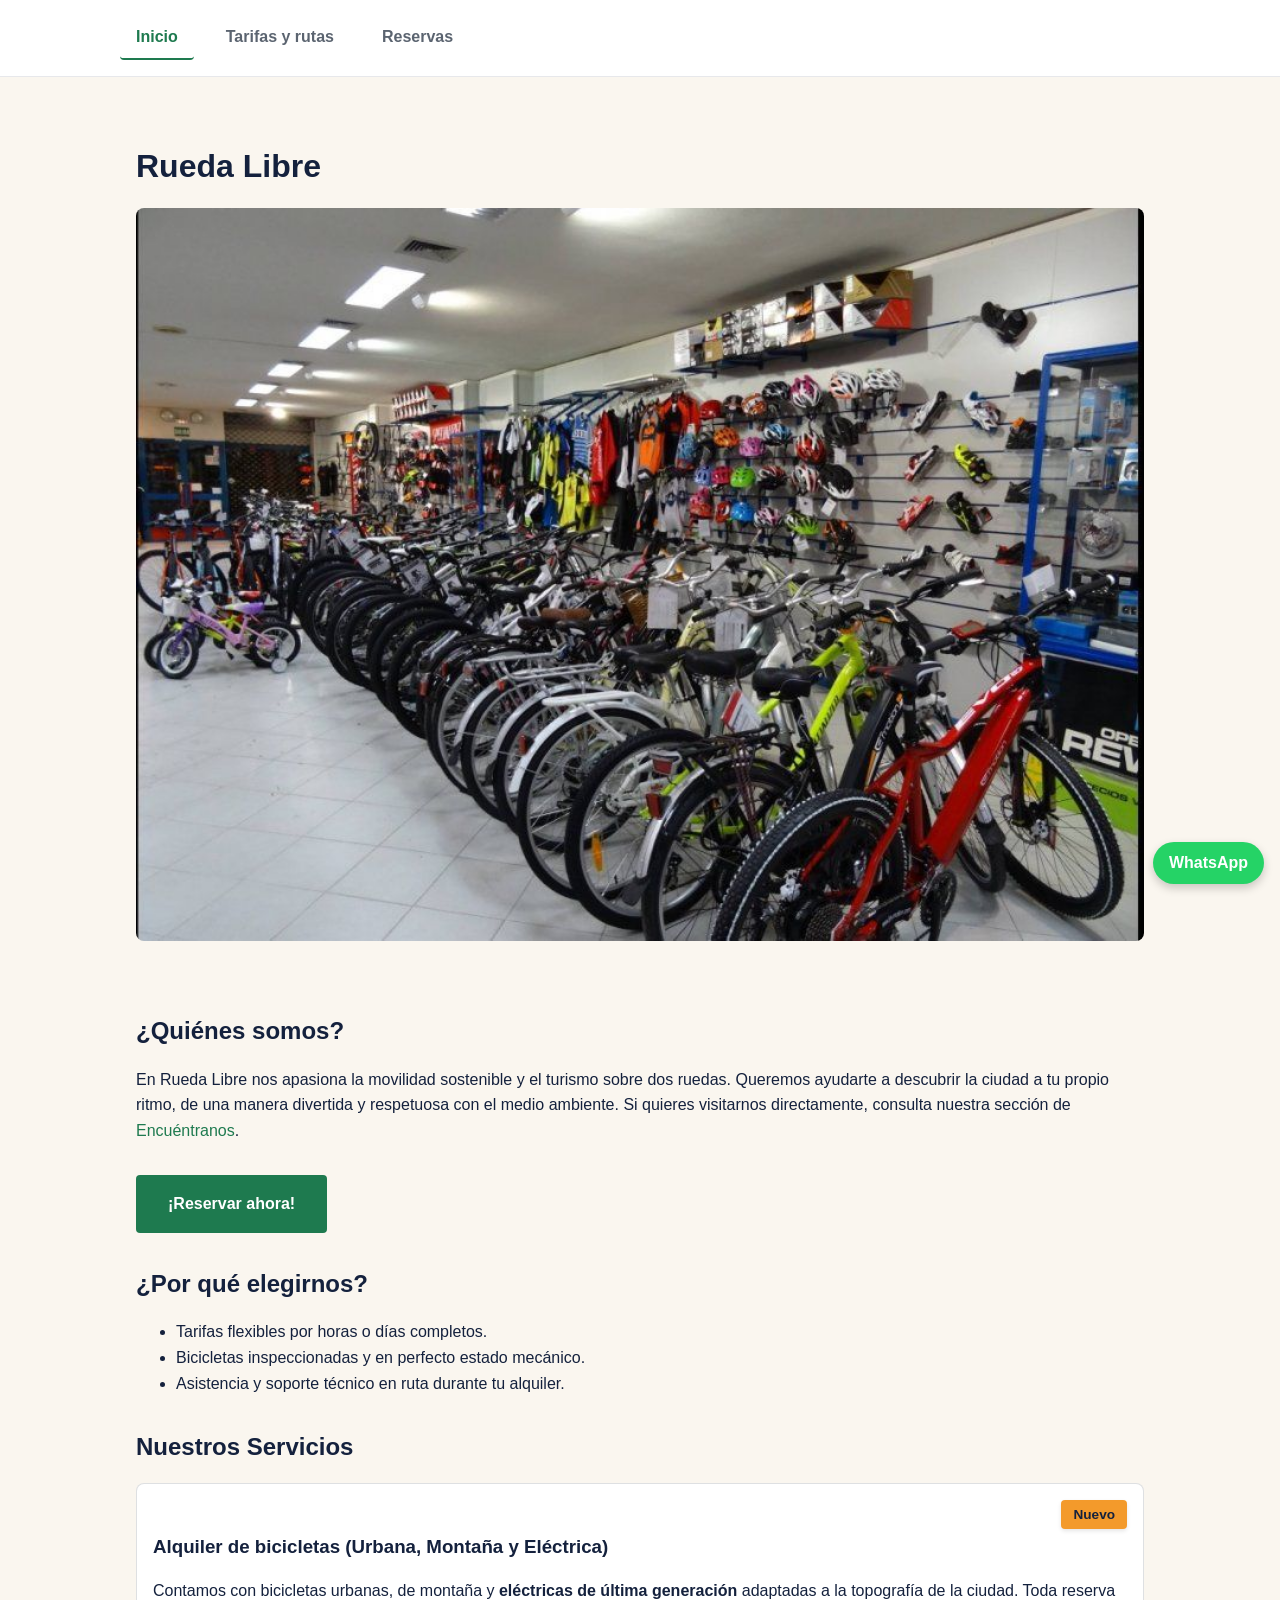
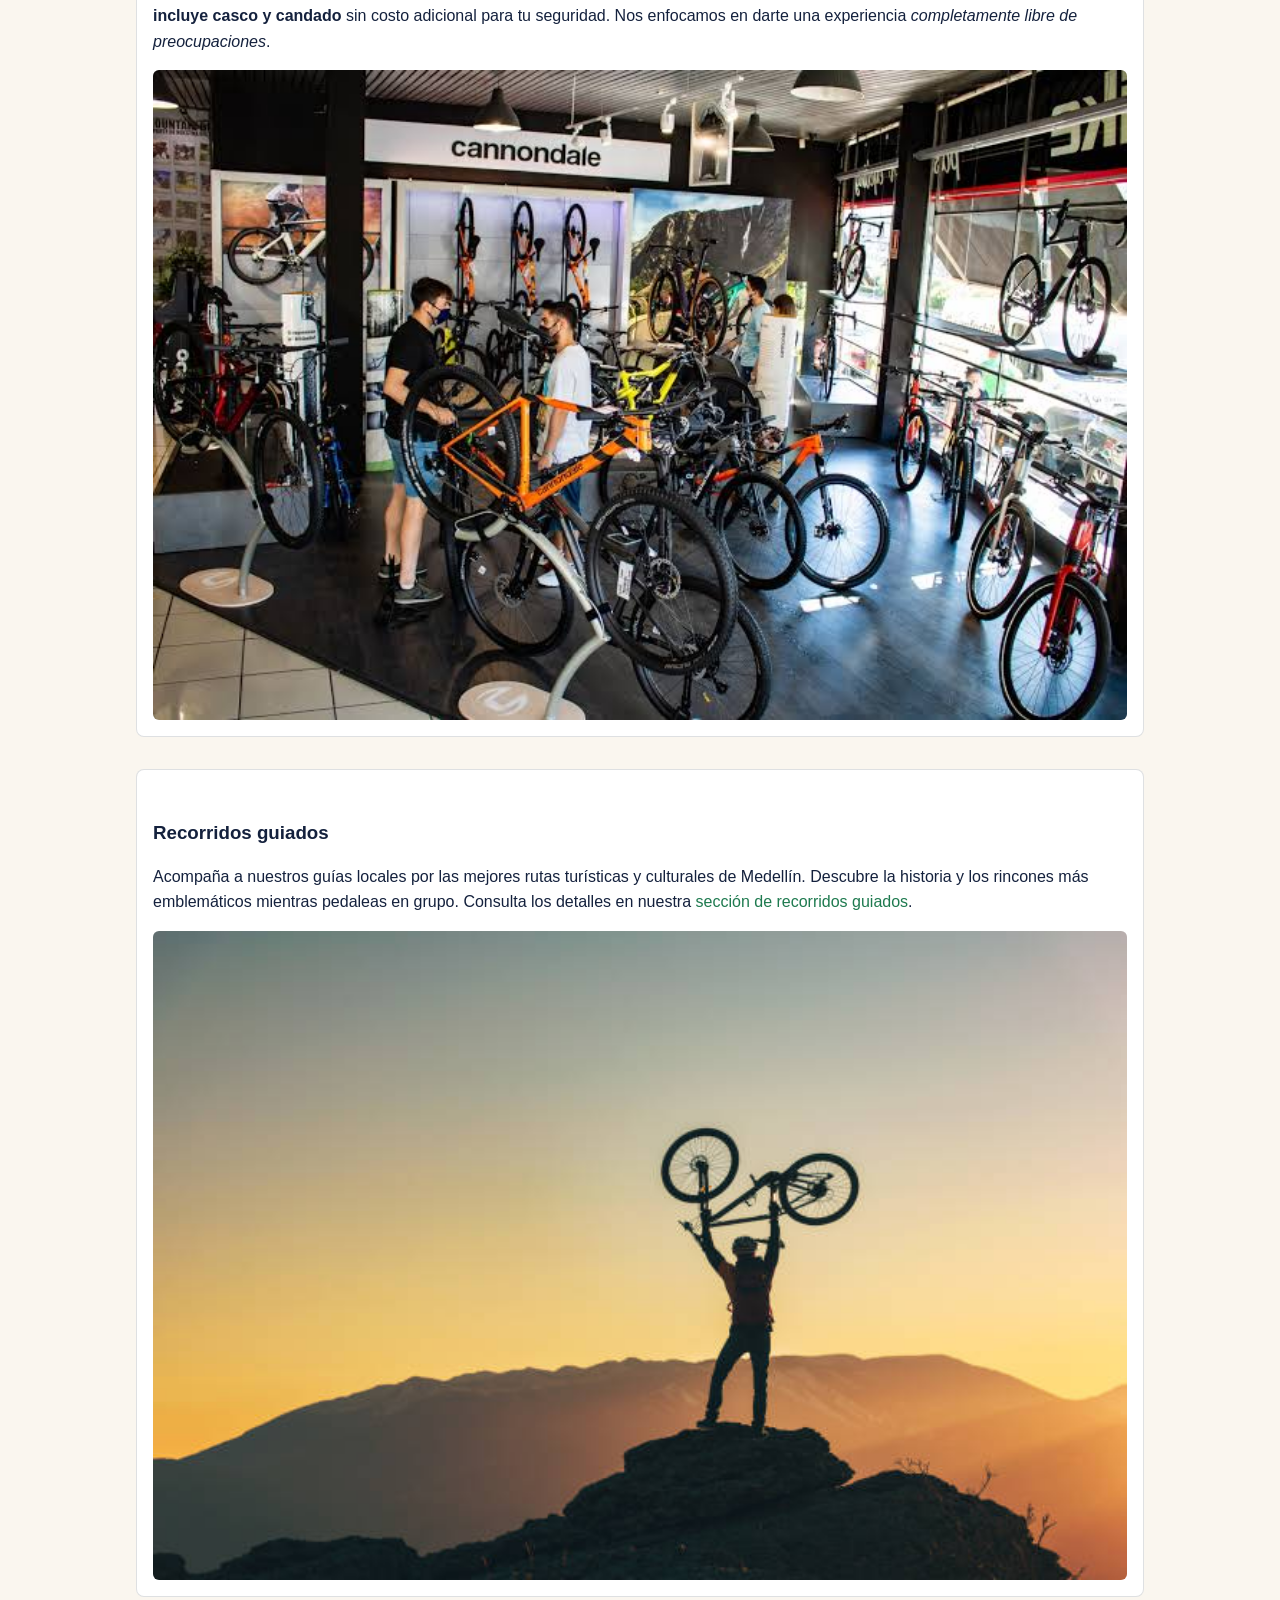
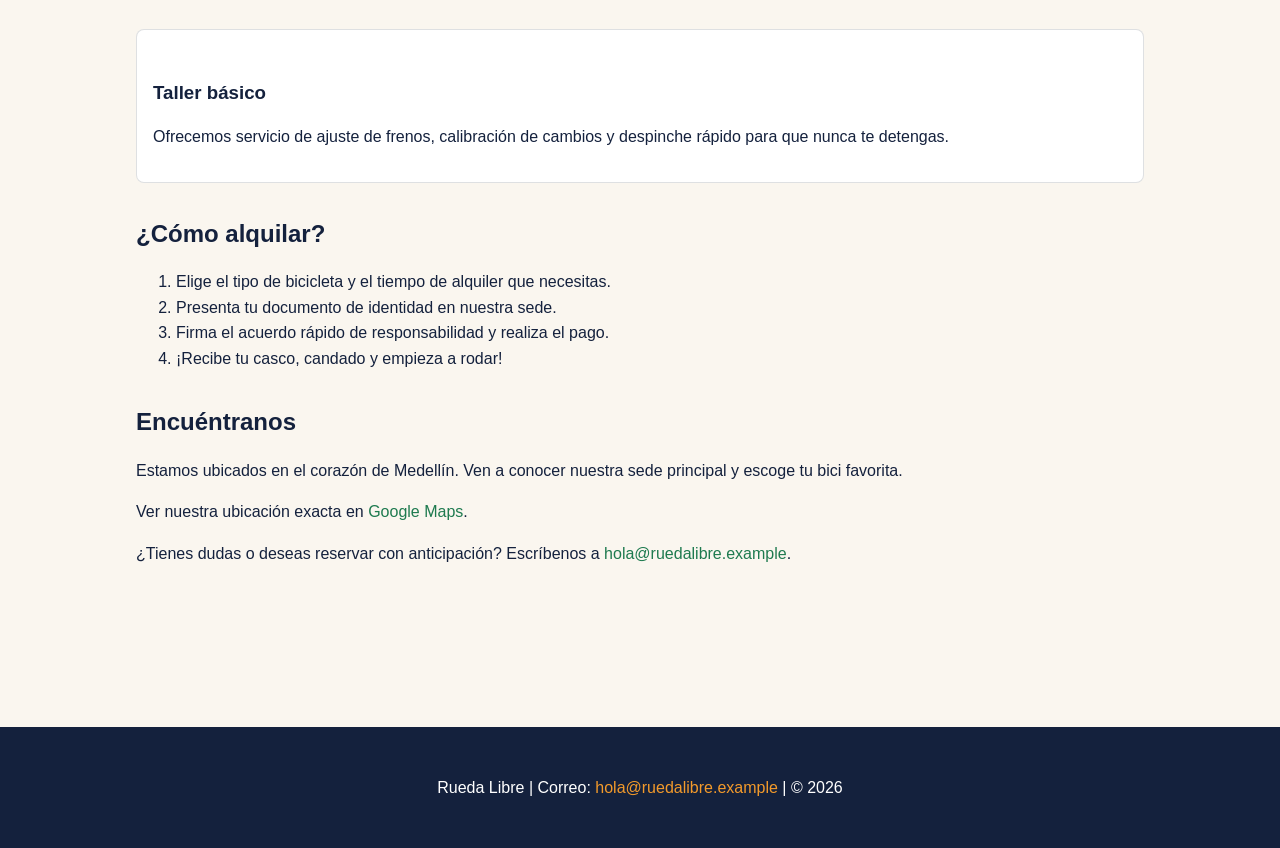
==== commit ee9e62c3: "publicar version 1.0 de Rueda Libre con posicionamiento fixed de WhatsApp, etiqueta absolute de Nuev" ====
--- a/index.html
+++ b/index.html
@@ -5,11 +5,11 @@
     <meta name="viewport" content="width=device-width, initial-scale=1.0">
     <meta name="description" content="Alquiler de bicicletas en Medellín. Explora la ciudad de forma segura, económica y sostenible con Rueda Libre.">
     <title>Rueda Libre | Alquiler de bicicletas en Medellín</title>
-    <!-- Google Fonts -->
+
     <link rel="preconnect" href="https://fonts.googleapis.com">
     <link rel="preconnect" href="https://fonts.gstatic.com" crossorigin>
     <link href="https://fonts.googleapis.com/css2?family=Montserrat:wght@700&family=Open+Sans:wght@400;600&display=swap" rel="stylesheet">
-    <!-- Hoja de estilos externa -->
+
     <link rel="stylesheet" href="css/styles.css">
 </head>
 <body>
@@ -49,9 +49,10 @@
             <h2>Nuestros Servicios</h2>
 
             <article class="tarjeta-servicio">
-                <h3>Alquiler de bicicletas</h3>
+                <span class="etiqueta-nuevo">Nuevo</span>
+                <h3>Alquiler de bicicletas (Urbana, Montaña y Eléctrica)</h3>
                 <p>
-                    Contamos con bicicletas urbanas y de montaña adaptadas a la topografía de la ciudad. Toda reserva <strong>incluye casco y candado</strong> sin costo adicional para tu seguridad. Nos enfocamos en darte una experiencia <em>completamente libre de preocupaciones</em>.
+                    Contamos con bicicletas urbanas, de montaña y <strong>eléctricas de última generación</strong> adaptadas a la topografía de la ciudad. Toda reserva <strong>incluye casco y candado</strong> sin costo adicional para tu seguridad. Nos enfocamos en darte una experiencia <em>completamente libre de preocupaciones</em>.
                 </p>
                 <img src="img/bicicleta.jpg" alt="Bicicleta urbana de Rueda Libre equipada con casco y candado">
             </article>
@@ -100,5 +101,7 @@
         <p>Rueda Libre | Correo: <a href="mailto:hola@ruedalibre.example">hola@ruedalibre.example</a> | © 2026</p>
     </footer>
 
+    <a href="https://wa.me/573114578967" class="whatsapp-flotante" target="_blank" rel="noopener">WhatsApp</a>
+
 </body>
 </html>
--- a/css/styles.css
+++ b/css/styles.css
@@ -29,12 +29,13 @@
 }
 
 main {
-    max-width: 65rem; 
+    max-width: 65rem;
     margin: 0 auto;
     padding: var(--espacio-grande) var(--espacio-medio);
-}
-
-/* Encabezados y títulos */
+    padding-bottom: calc(var(--espacio-extra) + 3rem);
+}
+
+/* Selector agrupado para tipografía de títulos */
 h1, h2, h3, h4, h5, h6 {
     font-family: var(--fuente-titulos);
     color: var(--color-azul-noche);
@@ -44,6 +45,7 @@
 
 a {
     color: var(--color-verde);
+    text-decoration: none;
 }
 
 a:hover {
@@ -62,11 +64,6 @@
     background-color: var(--color-blanco);
     border-bottom: 1px solid rgba(20, 33, 61, 0.1);
     padding: var(--espacio-medio);
-}
-
-header main, header nav {
-    max-width: 65rem;
-    margin: 0 auto;
 }
 
 #menu {
@@ -75,6 +72,9 @@
     margin: 0;
     display: flex;
     gap: var(--espacio-medio);
+    max-width: 65rem;
+    margin-left: auto;
+    margin-right: auto;
 }
 
 #menu li {
@@ -84,7 +84,6 @@
 #menu a {
     display: inline-block;
     color: var(--color-gris-asfalto);
-    text-decoration: none;
     font-weight: 600;
     padding: var(--espacio-pequeno) var(--espacio-medio);
     border-radius: 4px;
@@ -108,6 +107,7 @@
 }
 
 .tarjeta-servicio {
+    position: relative;
     background-color: var(--color-blanco);
     border: 1px solid rgba(91, 100, 112, 0.2);
     border-radius: 8px;
@@ -121,6 +121,20 @@
     border-radius: 6px;
     display: block;
     margin-top: var(--espacio-medio);
+}
+
+.etiqueta-nuevo {
+    position: absolute;
+    top: var(--espacio-medio);
+    right: var(--espacio-medio);
+    background-color: var(--color-naranja);
+    color: var(--color-azul-noche);
+    font-family: var(--fuente-titulos);
+    font-size: 0.85rem;
+    font-weight: 700;
+    padding: 0.25rem 0.75rem;
+    border-radius: 4px;
+    box-shadow: 0 2px 4px rgba(0,0,0,0.1);
 }
 
 table {
@@ -168,7 +182,7 @@
 }
 
 label {
-    display: block; 
+    display: block;
     font-weight: 600;
     margin-top: var(--espacio-medio);
     margin-bottom: 0.25rem;
@@ -207,9 +221,9 @@
     box-shadow: 0 0 0 3px rgba(30, 122, 79, 0.3);
 }
 
-button[type="submit"] {
-    display: inline-block;
-    width: auto;
+button[type="submit"],
+.btn-cta {
+    display: inline-block;
     background-color: var(--color-verde);
     color: var(--color-blanco);
     padding: var(--espacio-medio) var(--espacio-grande);
@@ -218,40 +232,49 @@
     border: none;
     border-radius: 4px;
     cursor: pointer;
-    transition: background-color 0.2s;
-}
-
-button[type="submit"]:hover {
-    background-color: #155838;
-}
-
-button[type="submit"]:focus {
-    outline: 3px solid var(--color-naranja);
-    outline-offset: 2px;
-}
-
-.btn-cta {
-    display: inline-block;
-    background-color: var(--color-verde);
-    color: var(--color-blanco);
-    padding: var(--espacio-medio) var(--espacio-grande);
     text-decoration: none;
-    font-weight: 600;
-    border-radius: 4px;
     transition: background-color 0.2s;
     margin-top: var(--espacio-medio);
 }
 
+button[type="submit"]:hover,
 .btn-cta:hover {
     background-color: #155838;
     color: var(--color-blanco);
 }
 
+button[type="submit"]:focus,
 .btn-cta:focus {
     outline: 3px solid var(--color-naranja);
     outline-offset: 2px;
 }
 
+.whatsapp-flotante {
+    position: fixed;
+    bottom: var(--espacio-medio);
+    right: var(--espacio-medio);
+    background-color: #25D366;
+    color: var(--color-blanco);
+    padding: var(--espacio-pequeno) var(--espacio-medio);
+    border-radius: 50px;
+    font-weight: 700;
+    box-shadow: 0 4px 10px rgba(0,0,0,0.2);
+    z-index: 1000;
+    transition: transform 0.2s, background-color 0.2s;
+    text-decoration: none;
+}
+
+.whatsapp-flotante:hover {
+    background-color: #1EBE5D;
+    color: var(--color-blanco);
+    transform: scale(1.05);
+}
+
+.whatsapp-flotante:focus {
+    outline: 3px solid var(--color-naranja);
+    outline-offset: 2px;
+}
+
 footer {
     background-color: var(--color-azul-noche);
     color: var(--color-blanco);
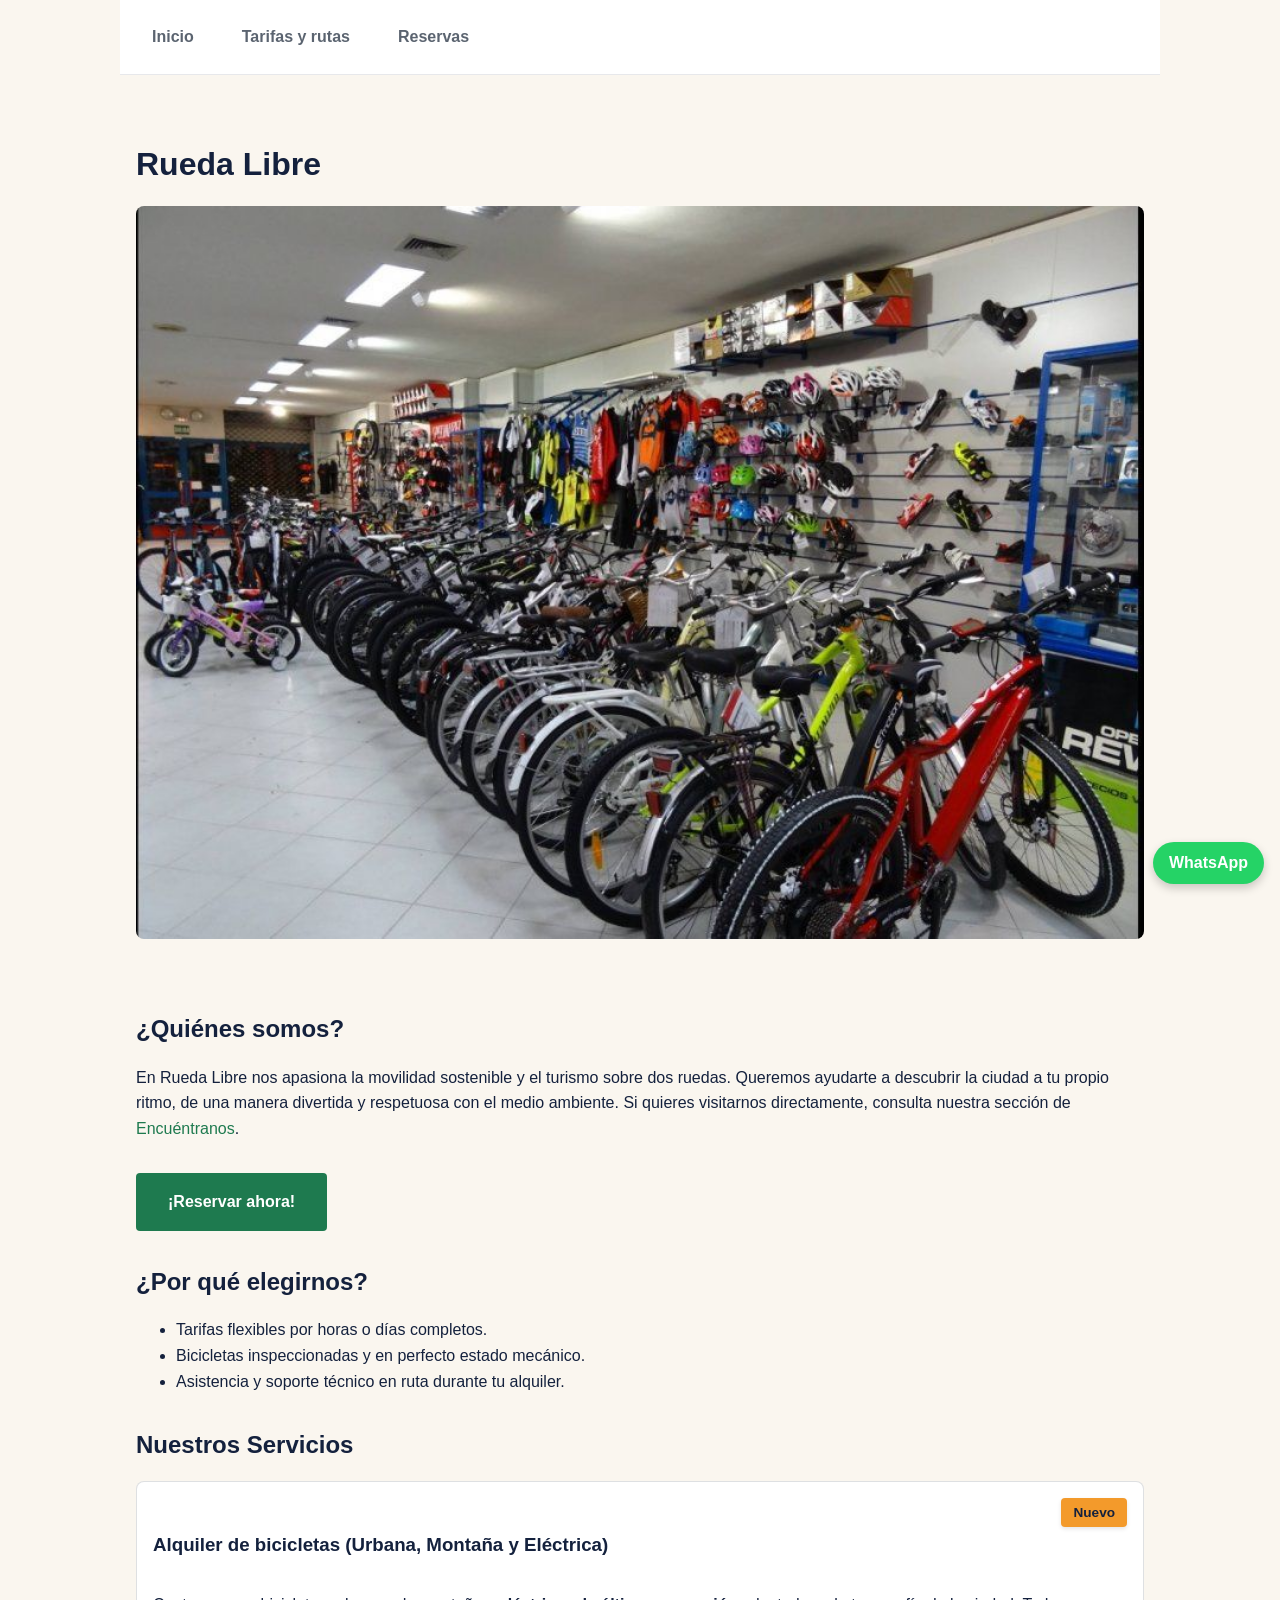
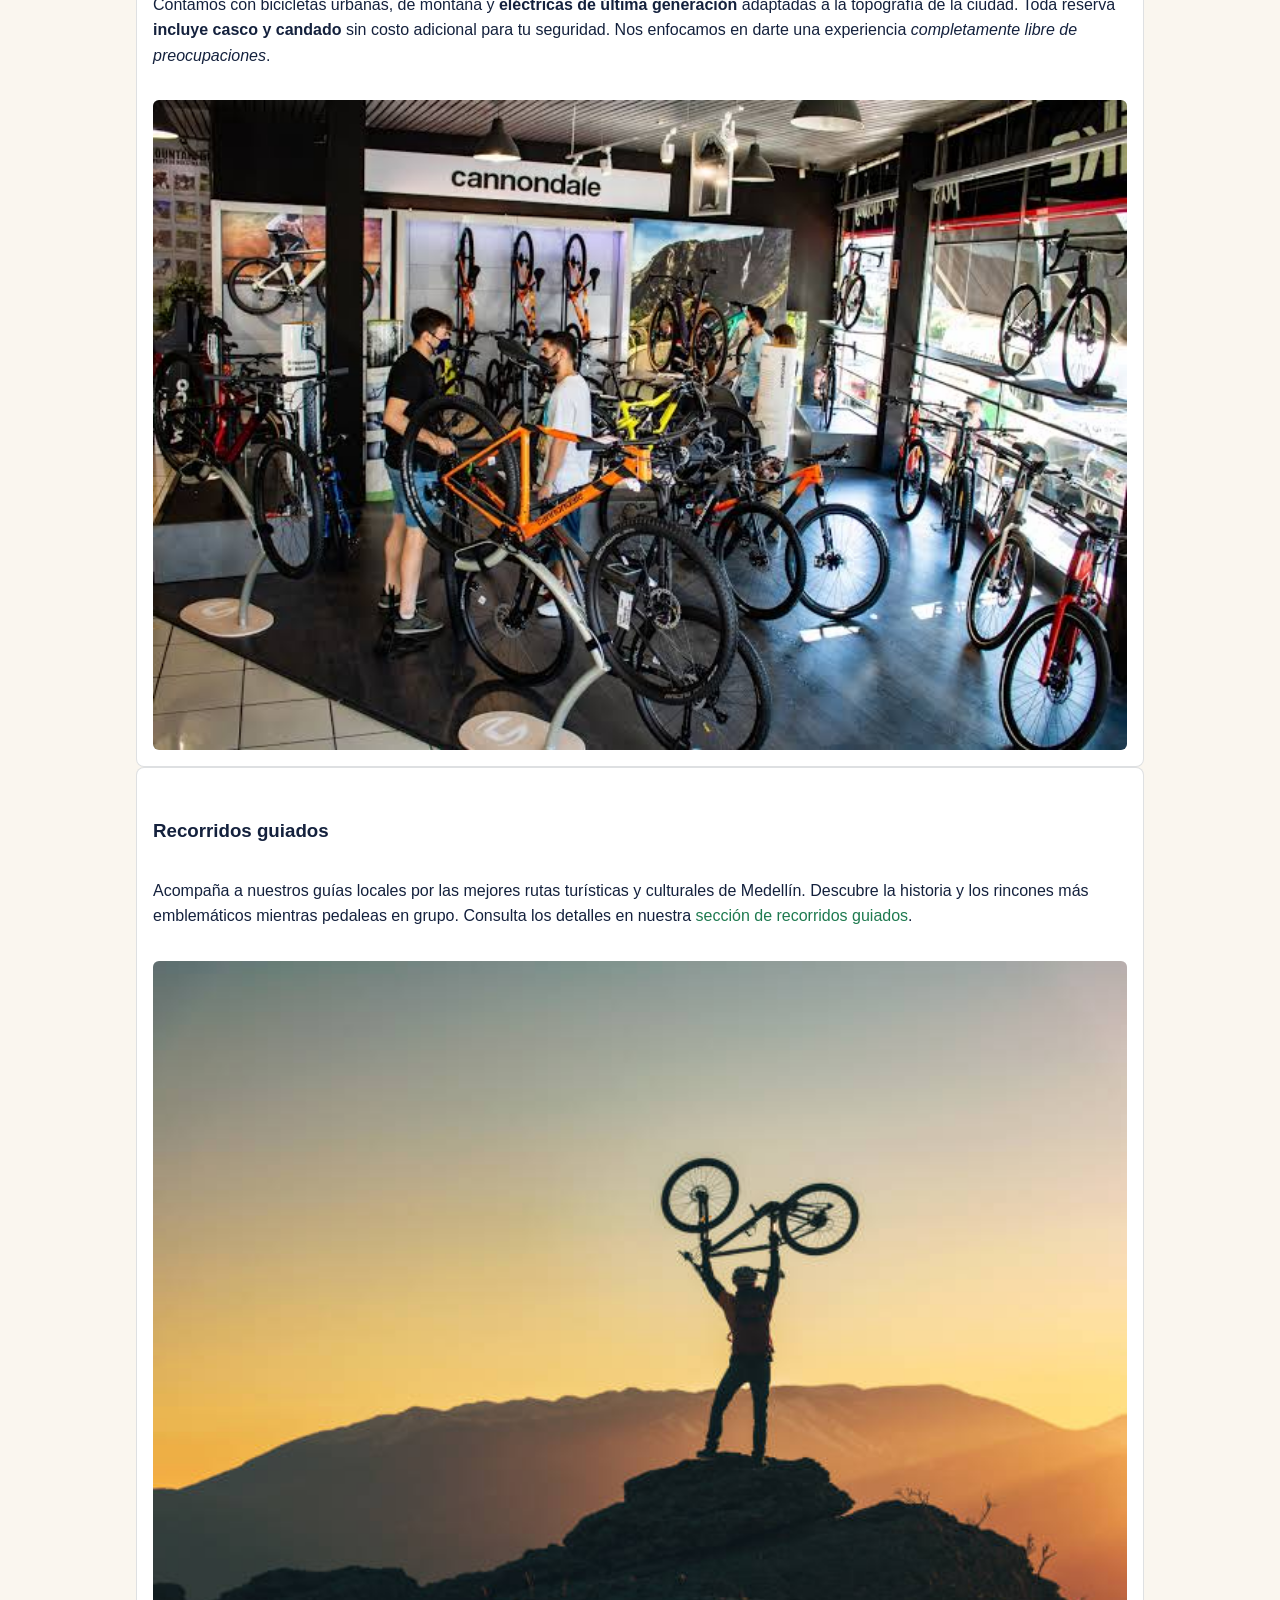
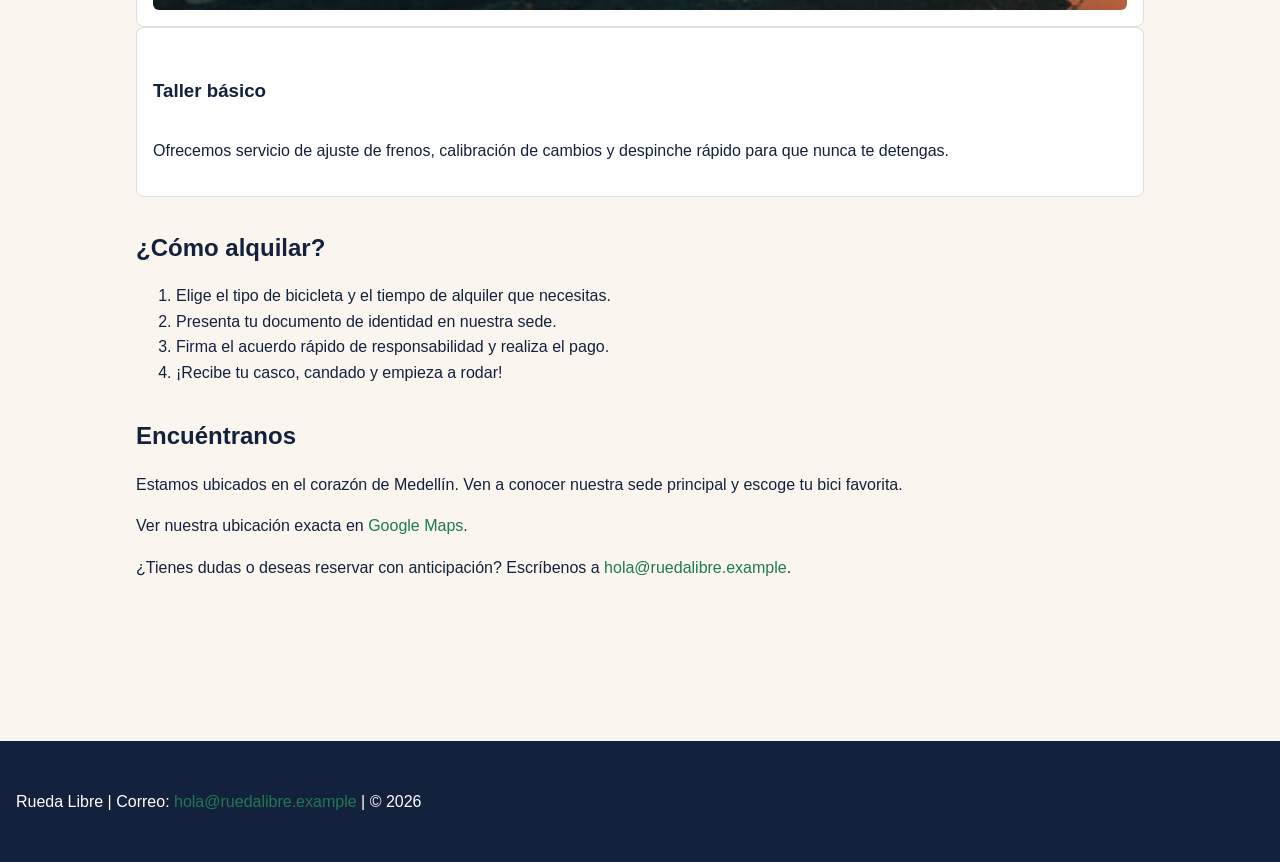
==== commit f45ec45f: "cambios en el index" ====
--- a/index.html
+++ b/index.html
@@ -104,4 +104,9 @@
     <a href="https://wa.me/573114578967" class="whatsapp-flotante" target="_blank" rel="noopener">WhatsApp</a>
 
 </body>
-</html>+</html>
+
+
+
+
+
--- a/css/styles.css
+++ b/css/styles.css
@@ -35,7 +35,6 @@
     padding-bottom: calc(var(--espacio-extra) + 3rem);
 }
 
-/* Selector agrupado para tipografía de títulos */
 h1, h2, h3, h4, h5, h6 {
     font-family: var(--fuente-titulos);
     color: var(--color-azul-noche);
@@ -64,21 +63,27 @@
     background-color: var(--color-blanco);
     border-bottom: 1px solid rgba(20, 33, 61, 0.1);
     padding: var(--espacio-medio);
+    display: flex;
+    justify-content: space-between;
+    align-items: center;
+    max-width: 65rem;
+    margin: 0 auto;
 }
 
 #menu {
     list-style: none;
     padding: 0;
     margin: 0;
+    
+
     display: flex;
-    gap: var(--espacio-medio);
-    max-width: 65rem;
-    margin-left: auto;
-    margin-right: auto;
+    flex-wrap: wrap; 
+    gap: var(--espacio-medio); 
+    align-items: center;
 }
 
 #menu li {
-    display: inline-block;
+    display: block; 
 }
 
 #menu a {
@@ -88,22 +93,6 @@
     padding: var(--espacio-pequeno) var(--espacio-medio);
     border-radius: 4px;
     transition: background-color 0.2s, color 0.2s;
-}
-
-#menu a:hover {
-    color: var(--color-verde);
-    background-color: rgba(30, 122, 79, 0.1);
-}
-
-#menu a:focus {
-    outline: 3px solid var(--color-naranja);
-    outline-offset: 2px;
-}
-
-#menu a.activo {
-    color: var(--color-verde);
-    font-weight: 700;
-    border-bottom: 2px solid var(--color-verde);
 }
 
 .tarjeta-servicio {
@@ -275,14 +264,52 @@
     outline-offset: 2px;
 }
 
+
+.grilla-flota {
+    display: grid;
+    grid-template-columns: repeat(auto-fit, minmax(280px, 1fr));
+    gap: var(--espacio-grande); 
+    margin-bottom: var(--espacio-extra);
+}
+
+
+
+.tarjeta-servicio {
+    display: flex;
+    flex-direction: column; 
+    justify-content: flex-start;
+    background-color: var(--color-blanco);
+    border: 1px solid rgba(91, 100, 112, 0.2);
+    border-radius: 8px;
+    padding: var(--espacio-medio);
+    margin-bottom: 0; 
+}
+
+.tarjeta-servicio .precio {
+    font-weight: 700;
+    color: var(--color-verde);
+    margin-top: auto; 
+    margin-bottom: var(--espacio-pequeno);
+}
+
+.tarjeta-servicio .btn-cta {
+    margin-top: 0; 
+    text-align: center;
+}
+
 footer {
     background-color: var(--color-azul-noche);
     color: var(--color-blanco);
-    text-align: center;
     padding: var(--espacio-grande) var(--espacio-medio);
     margin-top: var(--espacio-extra);
-}
-
-footer a {
-    color: var(--color-naranja);
+    
+    display: flex;
+    flex-wrap: wrap;
+    justify-content: space-between;
+    align-items: flex-start;
+    gap: var(--espacio-grande);
+    text-align: left; 
+}
+footer .bloque-footer {
+    flex: 1 1 200px; 
 }
